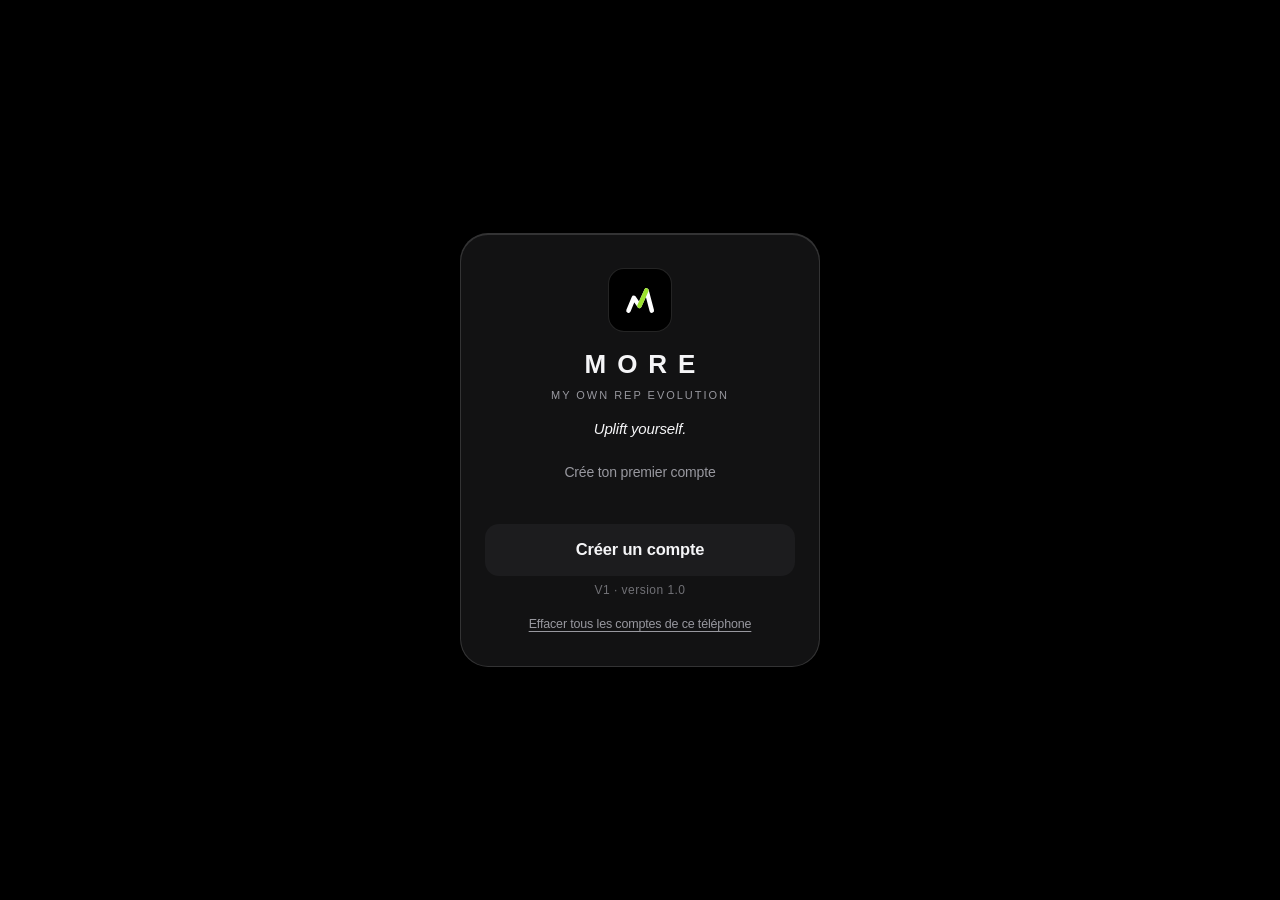
==== index.html @ 5e950f81 "Init: version 1" ====
<!DOCTYPE html>
<html lang="fr" data-theme="dark">
<head>
<meta charset="utf-8">
<meta http-equiv="Content-Security-Policy" content="default-src 'self'; script-src 'self'; style-src 'self' 'unsafe-inline'; img-src 'self' data:; connect-src 'self' https://*.supabase.co; manifest-src 'self'; base-uri 'none'; form-action 'none'; object-src 'none'">
<meta name="referrer" content="no-referrer">
<meta name="viewport" content="width=device-width, initial-scale=1, viewport-fit=cover">
<meta name="theme-color" content="#000000">
<meta name="apple-mobile-web-app-capable" content="yes">
<meta name="mobile-web-app-capable" content="yes">
<meta name="apple-mobile-web-app-status-bar-style" content="black-translucent">
<meta name="apple-mobile-web-app-title" content="MORE">
<meta name="robots" content="noindex, nofollow">
<title>MORE</title>
<link rel="manifest" href="manifest.webmanifest">
<link rel="apple-touch-icon" href="assets/icon-180.png">
<link rel="icon" type="image/png" href="assets/favicon-32.png">
<script src="js/theme-boot.js"></script>
<link rel="stylesheet" href="css/style.css">
</head>
<body>
<div class="splash" id="splash" aria-hidden="true"><div class="splash-tile"><svg class="mark draw-in" viewBox="0 0 256 256" aria-hidden="true"><path class="mk-m" d="M46 204 L84 112 L124 170 L174 60 L212 204" pathLength="1"/><path class="mk-g" d="M124 170 L174 60" pathLength="1"/></svg></div><div class="splash-word">MORE<small>Uplift yourself.</small></div></div>
<div class="bg" aria-hidden="true"><div class="blob b1"></div><div class="blob b2"></div><div class="blob b3"></div><div class="blob b4"></div></div>

<main class="app">
  <header class="top">
    <div>
      <div class="brand"><svg class="mark" viewBox="0 0 256 256" aria-hidden="true"><path class="mk-m" d="M46 204 L84 112 L124 170 L174 60 L212 204" pathLength="1"/><path class="mk-g" d="M124 170 L174 60" pathLength="1"/></svg><span>MORE</span><em>My Own Rep Evolution</em></div>
      <h1 id="title">Ta progression</h1>
      <div class="eyebrow" id="today" style="margin-top:4px"></div>
    </div>
    <div class="row">
      <button class="icon-btn" id="lockBtn" type="button" aria-label="Verrouiller">
        <svg viewBox="0 0 24 24" fill="none" stroke="currentColor" stroke-width="2" stroke-linecap="round"><rect x="5" y="11" width="14" height="10" rx="3"/><path d="M8 11V8a4 4 0 0 1 8 0v3"/></svg>
      </button>
      <button class="icon-btn" id="settingsBtn" type="button" aria-label="Réglages">
        <svg viewBox="0 0 24 24" fill="none" stroke="currentColor" stroke-width="2" stroke-linecap="round" stroke-linejoin="round"><path d="M4 6h10M18 6h2M4 12h4M12 12h8M4 18h12M20 18h0"/><circle cx="16" cy="6" r="2"/><circle cx="10" cy="12" r="2"/><circle cx="18" cy="18" r="2"/></svg>
      </button>
    </div>
  </header>

  <!-- PROGRÈS -->
  <section data-view="progress" class="stack">
    <div class="tiles">
      <div class="glass tile"><div class="v" id="tSessions">0</div><div class="l">séances</div></div>
      <div class="glass tile"><div class="v" id="tPR">0</div><div class="l">records ce mois</div></div>
      <div class="glass tile"><div class="v" id="tGain">0 %</div><div class="l">progression moy.</div></div>
    </div>
    <div class="glass card">
      <div class="section-head" style="padding:0;align-items:center"><h2>Mon corps</h2><button type="button" class="linkbtn" id="bodyBtn">Mettre à jour</button></div>
      <div class="body-grid" id="bodyStats"></div>
      <p class="metric-note" id="bodyNote" style="margin:0"></p>
    </div>
    <div class="section-head"><h2>Exercices</h2><span>Touche pour voir la courbe</span></div>
    <div class="filters" id="filters" role="group" aria-label="Filtrer par groupe musculaire"></div>
    <div class="list" id="machineList"></div>
  </section>

  <!-- SÉANCE (programmes) -->
  <section data-view="workout" class="stack" hidden>
    <div id="activeWrap" class="stack"></div>
    <div id="routineWrap" class="stack"></div>
    <button type="button" class="btn ghost" id="newRoutineBtn">Créer un programme</button>
  </section>

  <!-- AJOUTER -->
  <section data-view="add" hidden>
    <form class="glass card" id="addForm" novalidate>
      <div class="ff" style="order:1"><span class="lbl">Type d'exercice</span><div class="types" id="typePick" role="radiogroup" aria-label="Type d'exercice"></div></div>
      <div class="field ff" style="order:2">
        <label for="fDate">Date de la séance</label>
        <input class="input" type="date" id="fDate">
      </div>
      <div class="field ff" style="order:3">
        <label for="fMachine">Exercice</label>
        <input class="input" id="fMachine" list="machinesDL" placeholder="ex. Leg press, Curl, Gainage" autocomplete="off" autocapitalize="sentences">
        <datalist id="machinesDL"></datalist>
        <div class="chips" id="recentChips"></div>
        <div class="hint" id="lastHint"></div>
        <div id="groupPick" hidden style="margin-top:6px">
          <span class="lbl">Groupe musculaire</span>
          <div class="chips" id="groupChips" style="margin-top:8px"></div>
          <p class="hint" id="groupHint" style="margin:8px 0 0"></p>
        </div>
      </div>
      <div class="field ff" id="weightWrap" style="order:4">
        <label for="fWeight" id="fWeightLbl">Poids (kg)</label>
        <div class="stepper">
          <button type="button" class="step" data-w="-2.5" aria-label="Moins 2,5 kg">−</button>
          <input class="input" id="fWeight" type="number" inputmode="decimal" step="0.5" min="0" value="40">
          <button type="button" class="step" data-w="2.5" aria-label="Plus 2,5 kg">+</button>
        </div>
        <div id="suggestChip"></div>
      </div>
      <div class="field ff" id="repsWrap" style="order:5">
        <span class="lbl" id="repsLbl">Répétitions des 3 séries</span>
        <div class="reps" role="group" aria-labelledby="repsLbl">
          <div><input class="input" id="fR1" type="number" inputmode="numeric" min="0" value="12" aria-label="Série 1"><div class="cap">Série 1</div></div>
          <div><input class="input" id="fR2" type="number" inputmode="numeric" min="0" value="12" aria-label="Série 2"><div class="cap">Série 2</div></div>
          <div><input class="input" id="fR3" type="number" inputmode="numeric" min="0" value="12" aria-label="Série 3"><div class="cap">Série 3</div></div>
        </div>
        <div class="chips" id="repPresets">
          <button type="button" class="pick" data-r="8">3 × 8</button>
          <button type="button" class="pick" data-r="10">3 × 10</button>
          <button type="button" class="pick" data-r="12">3 × 12</button>
          <button type="button" class="pick" data-r="15">3 × 15</button>
        </div>
      </div>
      <div class="field ff" id="durWrap" style="order:6" hidden>
        <span class="lbl" id="durLbl">Durée de l'exercice</span>
        <div class="two" role="group" aria-labelledby="durLbl">
          <div><input class="input" id="fDurMin" type="number" inputmode="numeric" min="0" placeholder="0" aria-label="Minutes"><div class="cap">min</div></div>
          <div><input class="input" id="fDurSec" type="number" inputmode="numeric" min="0" max="59" placeholder="45" aria-label="Secondes"><div class="cap">s</div></div>
        </div>
      </div>
      <div class="ff" id="cardioFields" style="order:7" hidden>
        <div class="three">
          <div class="field"><label for="fMin">Durée (min)</label><input class="input" id="fMin" type="number" inputmode="numeric" min="0" placeholder="30"></div>
          <div class="field"><label for="fKm">Distance (km)</label><input class="input" id="fKm" type="number" inputmode="decimal" step="0.1" min="0" placeholder="4,5"></div>
          <div class="field"><label for="fInc">Pente (%)</label><input class="input" id="fInc" type="number" inputmode="decimal" step="0.5" min="0" placeholder="0"></div>
        </div>
        <p class="metric-note" style="margin:10px 4px 0">Vitesse moyenne : <span class="speed" id="fSpeed">–</span></p>
      </div>
      <p class="err ff" id="formErr" role="alert" style="order:9"></p>
      <button class="btn ff" type="submit" style="order:10">Enregistrer</button>
    </form>
  </section>

  <!-- RECORDS -->
  <section data-view="records" class="stack" hidden>
    <p class="muted small" style="margin:0 4px">Ton meilleur résultat sur chaque exercice. Un badge PR apparaît dès que tu en bats un.</p>
    <div id="recordList" class="stack"></div>
  </section>

  <!-- HISTORIQUE -->
  <section data-view="history" class="stack" hidden>
    <div class="glass card">
      <div class="seg" id="chartSeg" role="tablist" aria-label="Choisir le graphique">
        <button type="button" data-c="volume" aria-pressed="true">Volume</button>
        <button type="button" data-c="weight" aria-pressed="false">Poids levé</button>
        <button type="button" data-c="reps" aria-pressed="false">Reps / poids</button>
      </div>
      <div class="section-head" style="padding:0;margin-top:6px"><h2 id="chartTitle">Volume par séance</h2><span id="volAvg"></span></div>
      <div id="chartMachineWrap" style="margin-top:10px" hidden><label for="chartMachine" class="lbl" style="display:block;margin-bottom:6px">Exercice</label><select class="input" id="chartMachine"></select></div>
      <div class="chart-wrap" style="margin-top:12px"><svg class="chart" id="volChart" viewBox="0 0 340 210" role="img" aria-label="Graphique de l'historique"></svg></div>
      <p class="metric-note" id="chartNote" style="margin:10px 4px 0"></p>
    </div>
    <div class="glass card">
      <div class="section-head" style="padding:0;align-items:center">
        <button type="button" class="linkbtn cal-nav" id="calPrev" aria-label="Mois précédent">‹</button>
        <h2 class="cal-title" id="calTitle" aria-live="polite"></h2>
        <button type="button" class="linkbtn cal-nav" id="calNext" aria-label="Mois suivant">›</button>
      </div>
      <div class="cal-grid cal-wd" aria-hidden="true"><span>L</span><span>M</span><span>M</span><span>J</span><span>V</span><span>S</span><span>D</span></div>
      <div class="cal-grid" id="calGrid"></div>
      <p class="metric-note" id="calNote" style="margin:10px 4px 0"></p>
    </div>
    <div id="historyList" class="stack"></div>
  </section>
</main>

<nav class="tabs glass" aria-label="Navigation">
  <span class="tab-ind" id="tabInd" aria-hidden="true"></span>
  <button class="tab" type="button" data-tab="progress" aria-current="page">
    <svg viewBox="0 0 24 24" fill="none" stroke="currentColor" stroke-width="2" stroke-linecap="round" stroke-linejoin="round"><path d="M3 17l5-5 4 3 8-8"/><path d="M15 7h5v5"/></svg>Progrès
  </button>
  <button class="tab" type="button" data-tab="workout">
    <svg viewBox="0 0 24 24" fill="none" stroke="currentColor" stroke-width="2" stroke-linecap="round" stroke-linejoin="round"><path d="M6.5 6.5v11M17.5 6.5v11M3.5 9v6M20.5 9v6M6.5 12h11"/></svg>Séance
  </button>
  <button class="tab plus" type="button" data-tab="add" aria-label="Ajouter une série">
    <svg viewBox="0 0 24 24" fill="none" stroke="currentColor" stroke-width="2.6" stroke-linecap="round"><path d="M12 5v14M5 12h14"/></svg>
  </button>
  <button class="tab" type="button" data-tab="records">
    <svg viewBox="0 0 24 24" fill="none" stroke="currentColor" stroke-width="2" stroke-linecap="round" stroke-linejoin="round"><path d="M8 21h8M12 17v4M7 4h10v5a5 5 0 0 1-10 0z"/><path d="M17 5h3v2a3 3 0 0 1-3 3M7 5H4v2a3 3 0 0 0 3 3"/></svg>Records
  </button>
  <button class="tab" type="button" data-tab="history">
    <svg viewBox="0 0 24 24" fill="none" stroke="currentColor" stroke-width="2" stroke-linecap="round" stroke-linejoin="round"><rect x="4" y="5" width="16" height="16" rx="3"/><path d="M4 10h16M9 3v4M15 3v4"/></svg>Historique
  </button>
</nav>

<!-- Minuteur de repos -->
<div class="timer glass" id="timer" hidden role="timer" aria-live="off">
  <svg class="ring" viewBox="0 0 36 36" aria-hidden="true"><circle cx="18" cy="18" r="15" fill="none" stroke="rgba(var(--w),.15)" stroke-width="4"/><circle id="ringArc" cx="18" cy="18" r="15" fill="none" stroke="var(--accent-hi)" stroke-width="4" stroke-linecap="round" pathLength="100" stroke-dasharray="100" stroke-dashoffset="0" transform="rotate(-90 18 18)"/></svg>
  <div><div class="lbl muted" id="timerLbl">Repos</div><b id="timerTxt">1:30</b></div>
  <button type="button" id="timerPlus">+15 s</button>
  <button type="button" id="timerStop" aria-label="Arrêter le minuteur">✕</button>
</div>

<!-- Fiche machine -->
<div class="overlay" id="machineOverlay" hidden>
  <div class="sheet glass" role="dialog" aria-modal="true" aria-labelledby="mTitle">
    <div class="grab"></div>
    <div class="sheet-head">
      <div style="min-width:0"><div class="eyebrow" id="mSub"></div><h1 id="mTitle"></h1></div>
      <button class="icon-btn" type="button" data-close aria-label="Fermer"><svg viewBox="0 0 24 24" fill="none" stroke="currentColor" stroke-width="2.2" stroke-linecap="round"><path d="M6 6l12 12M18 6L6 18"/></svg></button>
    </div>
    <div id="mSuggest"></div>
    <div class="stats" id="mStats"></div>
    <div class="seg" id="metricSeg"></div>
    <div class="chart-wrap"><svg class="chart" id="mChart" viewBox="0 0 340 210" role="img" aria-label="Courbe d'évolution"></svg></div>
    <p class="metric-note" id="metricNote"></p>
    <details id="explainBox" style="margin:-6px 4px 16px"><summary>C'est quoi, ces courbes ?</summary>
      <div class="explain">
        <div><b>Charge</b>Le poids que tu soulèves. Le plus simple à suivre.</div>
        <div><b>Volume</b>Tout le poids déplacé pendant la séance : poids × total des répétitions. Exemple : 40 kg en 3 × 12 = 40 × 36 = 1 440 kg. Il monte si tu ajoutes du poids <em>ou</em> des répétitions.</div>
        <div><b>1RM estimé</b>Le poids maximum que tu pourrais soulever une seule fois, calculé à partir de tes séries, sans avoir à le tester.</div>
      </div>
    </details>
    <button class="btn" id="mAdd" type="button">Ajouter une série sur cet exercice</button>
    <div class="row" style="margin-top:10px">
      <button class="btn ghost sm" id="mRenameBtn" type="button">Modifier l'exercice</button>
    </div>
    <div id="mRename" class="glass card" style="margin-top:10px" hidden>
      <div class="field"><label for="mGroup">Groupe musculaire</label><select class="input" id="mGroup"></select></div>
      <div class="field"><label for="mNewName">Nom</label><input class="input" id="mNewName" list="machinesDL" autocomplete="off"></div>
      <p class="metric-note" style="margin:8px 2px 0">Si tu donnes le nom d'un autre exercice, les deux seront fusionnés.</p>
      <p class="err" id="mRenameErr"></p>
      <button class="btn sm" id="mRenameOk" type="button">Valider le nom</button>
    </div>
    <div style="margin-top:18px"><h2 style="margin-bottom:6px">Toutes les séances</h2><div id="mEntries"></div></div>
  </div>
</div>

<!-- Programme (édition) -->
<div class="overlay" id="routineOverlay" hidden>
  <div class="sheet glass" role="dialog" aria-modal="true" aria-labelledby="rTitle">
    <div class="grab"></div>
    <div class="sheet-head">
      <h1 id="rTitle">Programme</h1>
      <button class="icon-btn" type="button" data-close aria-label="Fermer"><svg viewBox="0 0 24 24" fill="none" stroke="currentColor" stroke-width="2.2" stroke-linecap="round"><path d="M6 6l12 12M18 6L6 18"/></svg></button>
    </div>
    <div class="stack">
      <div class="field"><label for="rName">Nom du programme</label><input class="input" id="rName" maxlength="30" placeholder="ex. Haut du corps"></div>
      <p class="muted small" id="rWarmNote" style="margin:0">Le tapis d'échauffement est ajouté automatiquement en premier (réglable dans les Réglages).</p>
      <div class="field"><span class="lbl">Exercices (dans l'ordre où tu les touches)</span><div class="chips" id="rPicks"></div></div>
      <div class="field"><label for="rNew">Ajouter un exercice</label>
        <div class="row"><input class="input" id="rNew" list="machinesDL" placeholder="Nom de l'exercice"><button type="button" class="btn ghost sm" id="rNewBtn" style="width:auto;padding:0 18px">Ajouter</button></div>
      </div>
      <p class="err" id="rErr"></p>
      <button class="btn" type="button" id="rSave">Enregistrer le programme</button>
      <button class="btn danger" type="button" id="rDelete">Supprimer ce programme</button>
    </div>
  </div>
</div>

<!-- Mon corps -->
<div class="overlay" id="bodyOverlay" hidden>
  <div class="sheet glass" role="dialog" aria-modal="true" aria-labelledby="bTitle">
    <div class="grab"></div>
    <div class="sheet-head">
      <h1 id="bTitle">Mon corps</h1>
      <button class="icon-btn" type="button" data-close aria-label="Fermer"><svg viewBox="0 0 24 24" fill="none" stroke="currentColor" stroke-width="2.2" stroke-linecap="round"><path d="M6 6l12 12M18 6L6 18"/></svg></button>
    </div>
    <form class="glass card" id="bodyForm" novalidate>
      <div class="field"><label for="bHeight">Taille (cm)</label><input class="input" id="bHeight" type="number" inputmode="numeric" min="100" max="250" placeholder="ex. 178"></div>
      <div class="field two">
        <div class="field"><label for="bWeight">Poids (kg)</label><input class="input" id="bWeight" type="number" inputmode="decimal" step="0.1" min="30" max="300" placeholder="ex. 74,5"></div>
        <div class="field"><label for="bDate">Pesé le</label><input class="input" type="date" id="bDate"></div>
      </div>
      <p class="err" id="bodyErr" role="alert"></p>
      <button class="btn" type="submit">Enregistrer</button>
    </form>
    <div id="bodyHist" style="margin-top:18px"></div>
  </div>
</div>

<!-- Réglages -->
<div class="overlay" id="settingsOverlay" hidden>
  <div class="sheet glass" role="dialog" aria-modal="true" aria-labelledby="sTitle">
    <div class="grab"></div>
    <div class="sheet-head set-head">
      <button class="set-back" id="setBack" type="button" hidden><svg viewBox="0 0 24 24" fill="none" stroke="currentColor" stroke-width="2.4" stroke-linecap="round" stroke-linejoin="round"><path d="M15 5l-7 7 7 7"/></svg>Réglages</button>
      <h1 id="sTitle">Réglages</h1>
      <button class="icon-btn" type="button" data-close aria-label="Fermer"><svg viewBox="0 0 24 24" fill="none" stroke="currentColor" stroke-width="2.2" stroke-linecap="round"><path d="M6 6l12 12M18 6L6 18"/></svg></button>
    </div>

    <!-- Accueil des réglages -->
    <div class="set-page" data-sp="root">
      <button type="button" class="glass set-me" data-go="account">
        <span id="setAv"></span>
        <span class="who"><b id="setName"></b><small id="setMail">Compte, avatar, mot de passe</small></span>
        <svg class="chev" viewBox="0 0 24 24" fill="none" stroke="currentColor" stroke-width="2.2" stroke-linecap="round"><path d="M9 6l6 6-6 6"/></svg>
      </button>
      <div class="glass set-list">
        <button type="button" class="set-row" data-go="appearance"><span class="set-ic"><svg viewBox="0 0 24 24" fill="none" stroke="currentColor" stroke-width="2" stroke-linecap="round"><circle cx="12" cy="12" r="8"/><path d="M12 4a8 8 0 0 1 0 16z" fill="currentColor"/></svg></span><span class="set-lbl">Apparence</span><span class="set-val" id="pvTheme"></span><svg class="chev" viewBox="0 0 24 24" fill="none" stroke="currentColor" stroke-width="2.2" stroke-linecap="round"><path d="M9 6l6 6-6 6"/></svg></button>
        <button type="button" class="set-row" data-go="warmup"><span class="set-ic"><svg viewBox="0 0 24 24" fill="none" stroke="currentColor" stroke-width="2" stroke-linecap="round" stroke-linejoin="round"><circle cx="14" cy="4.5" r="1.8"/><path d="M8 21l3-6 3 2v5M6 12l3-3 4 1 2 3 3 1M11 15l-2-5"/></svg></span><span class="set-lbl">Échauffement</span><span class="set-val" id="pvWarm"></span><svg class="chev" viewBox="0 0 24 24" fill="none" stroke="currentColor" stroke-width="2.2" stroke-linecap="round"><path d="M9 6l6 6-6 6"/></svg></button>
        <button type="button" class="set-row" data-go="rest"><span class="set-ic"><svg viewBox="0 0 24 24" fill="none" stroke="currentColor" stroke-width="2" stroke-linecap="round"><circle cx="12" cy="13" r="8"/><path d="M12 9v4l2.5 2.5M9.5 2.5h5"/></svg></span><span class="set-lbl">Temps de repos</span><span class="set-val" id="pvRest"></span><svg class="chev" viewBox="0 0 24 24" fill="none" stroke="currentColor" stroke-width="2.2" stroke-linecap="round"><path d="M9 6l6 6-6 6"/></svg></button>
      </div>
      <div class="glass set-list">
        <button type="button" class="set-row" data-go="sync"><span class="set-ic"><svg viewBox="0 0 24 24" fill="none" stroke="currentColor" stroke-width="2" stroke-linecap="round" stroke-linejoin="round"><path d="M7 18h10a4 4 0 0 0 .5-7.97A6 6 0 0 0 6.1 9.6 4.2 4.2 0 0 0 7 18z"/></svg></span><span class="set-lbl">Synchronisation</span><span class="set-val" id="pvSync"></span><svg class="chev" viewBox="0 0 24 24" fill="none" stroke="currentColor" stroke-width="2.2" stroke-linecap="round"><path d="M9 6l6 6-6 6"/></svg></button>
        <button type="button" class="set-row" data-go="backup"><span class="set-ic"><svg viewBox="0 0 24 24" fill="none" stroke="currentColor" stroke-width="2" stroke-linecap="round" stroke-linejoin="round"><rect x="3.5" y="4" width="17" height="5" rx="1.5"/><path d="M5 9v9.5A1.5 1.5 0 0 0 6.5 20h11a1.5 1.5 0 0 0 1.5-1.5V9M10 13h4"/></svg></span><span class="set-lbl">Sauvegarde</span><span class="set-val">Copier, importer</span><svg class="chev" viewBox="0 0 24 24" fill="none" stroke="currentColor" stroke-width="2.2" stroke-linecap="round"><path d="M9 6l6 6-6 6"/></svg></button>
      </div>
      <div class="set-foot">
        <div class="set-foot-mark"><svg class="mark" viewBox="0 0 256 256" aria-hidden="true"><path class="mk-m" d="M46 204 L84 112 L124 170 L174 60 L212 204" pathLength="1"/><path class="mk-g" d="M124 170 L174 60" pathLength="1"/></svg></div>
        <b>MORE</b>
        <span>My Own Rep Evolution · V1 · version 1.0</span>
      </div>
    </div>

    <!-- Compte -->
    <div class="set-page" data-sp="account" hidden>
      <p class="set-note">Connecté en tant que <b id="accName"></b>. <span id="accMode"></span></p>
      <div class="glass card">
        <span class="lbl">Avatar</span>
        <div class="seg av-seg" id="avSeg" style="margin:10px 0 0"></div>
      </div>
      <div class="glass card">
        <h2 style="margin-bottom:12px">Mot de passe</h2>
        <div class="field"><label for="newPw">Nouveau mot de passe</label><input class="input" id="newPw" type="password" autocomplete="new-password"></div>
        <div class="field"><label for="newPw2">Confirme-le</label><input class="input" id="newPw2" type="password" autocomplete="new-password"></div>
        <p class="err" id="pwMsg"></p>
        <button class="btn ghost" id="savePw" type="button">Changer le mot de passe</button>
      </div>
      <div class="row">
        <button class="btn ghost" id="switchBtn" type="button">Changer de compte</button>
        <button class="btn danger" id="delAccBtn" type="button">Supprimer</button>
      </div>
    </div>

    <!-- Apparence -->
    <div class="set-page" data-sp="appearance" hidden>
      <p class="set-note">Choisis l'apparence de MORE. « Auto » suit le réglage de ton iPhone.</p>
      <div class="seg" id="themeSeg" style="margin:0">
        <button type="button" data-t="dark" aria-pressed="true">Sombre</button>
        <button type="button" data-t="light" aria-pressed="false">Clair</button>
        <button type="button" data-t="auto" aria-pressed="false">Auto</button>
      </div>
    </div>

    <!-- Échauffement -->
    <div class="set-page" data-sp="warmup" hidden>
      <p class="set-note">Chaque séance commence par le tapis de course, même s'il n'est pas dans le programme.</p>
      <div class="seg" id="warmSeg" style="margin:0">
        <button type="button" data-wu="1" aria-pressed="true">Tapis en premier</button>
        <button type="button" data-wu="0" aria-pressed="false">Non</button>
      </div>
    </div>

    <!-- Repos -->
    <div class="set-page" data-sp="rest" hidden>
      <p class="set-note">Le minuteur démarre tout seul après chaque série enregistrée.</p>
      <div class="seg" id="restSeg" style="margin:0">
        <button type="button" data-s="0" aria-pressed="false">Off</button>
        <button type="button" data-s="60" aria-pressed="false">1 min</button>
        <button type="button" data-s="90" aria-pressed="true">1 min 30</button>
        <button type="button" data-s="120" aria-pressed="false">2 min</button>
      </div>
    </div>

    <!-- Synchronisation -->
    <div class="set-page" data-sp="sync" hidden>
      <p class="set-note" id="syncState">Sauvegarde tes séances sur un serveur Supabase (gratuit) pour les retrouver sur un autre téléphone.</p>
      <div id="syncForm" class="glass card stack">
        <div class="field"><label for="sbUrl">Adresse du projet Supabase</label><input class="input" id="sbUrl" placeholder="https://xxxx.supabase.co" autocomplete="off" autocapitalize="off"></div>
        <div class="field"><label for="sbKey">Clé publique (anon key)</label><input class="input" id="sbKey" placeholder="eyJhbGciOi…" autocomplete="off" autocapitalize="off"></div>
        <div class="field"><label for="sbEmail">E-mail</label><input class="input" id="sbEmail" type="email" autocomplete="email" autocapitalize="off"></div>
        <div class="field"><label for="sbPw">Mot de passe en ligne</label><input class="input" id="sbPw" type="password" autocomplete="current-password"></div>
        <div class="row">
          <button class="btn sm" id="sbLogin" type="button">Se connecter</button>
          <button class="btn ghost sm" id="sbSignup" type="button">Créer le compte</button>
        </div>
        <details><summary>Préparer Supabase (une seule fois)</summary>
          <div class="explain">
            <div>1. Crée un projet gratuit sur supabase.com.<br>2. Dans « SQL Editor », colle et lance ce code :</div>
          </div>
          <textarea class="input mono" id="sqlBox" readonly style="margin-top:8px">create table if not exists public.carnets (
  user_id uuid primary key references auth.users(id) on delete cascade,
  data jsonb not null,
  updated_at timestamptz not null default now(),
  constraint taille_max check (pg_column_size(data) < 2000000)
);
alter table public.carnets enable row level security;
revoke all on public.carnets from anon;
grant select, insert, update, delete on public.carnets to authenticated;
create policy "lire ses données" on public.carnets for select to authenticated using ((select auth.uid()) = user_id);
create policy "créer ses données" on public.carnets for insert to authenticated with check ((select auth.uid()) = user_id);
create policy "modifier ses données" on public.carnets for update to authenticated using ((select auth.uid()) = user_id) with check ((select auth.uid()) = user_id);
create policy "supprimer ses données" on public.carnets for delete to authenticated using ((select auth.uid()) = user_id);</textarea>
          <button class="btn ghost sm" id="sqlCopy" type="button" style="margin-top:8px">Copier le code</button>
          <div class="explain"><div>3. Dans « Project Settings → API », copie l'adresse du projet et la clé <b style="display:inline">anon public</b>.<br>4. Crée vos comptes, puis dans « Authentication → Sign In / Providers », désactive « Allow new users to sign up » pour que personne d'autre ne puisse s'inscrire.</div></div>
        </details>
      </div>
      <div id="syncOn" class="stack" hidden>
        <div class="row">
          <button class="btn sm" id="sbPush" type="button">Envoyer maintenant</button>
          <button class="btn ghost sm" id="sbPull" type="button">Récupérer</button>
        </div>
        <button class="btn ghost sm" id="sbLogout" type="button">Se déconnecter du serveur</button>
      </div>
      <p class="err" id="syncMsg"></p>
    </div>

    <!-- Sauvegarde -->
    <div class="set-page" data-sp="backup" hidden>
      <p class="set-note">Copie tes données pour les garder ailleurs (dans Notes par exemple), ou colle une sauvegarde pour les restaurer.</p>
      <div class="glass card">
        <textarea class="input mono" id="backup" aria-label="Données JSON"></textarea>
        <div class="row" style="margin-top:10px">
          <button class="btn ghost sm" id="copyBtn" type="button">Copier</button>
          <button class="btn ghost sm" id="importBtn" type="button">Importer</button>
        </div>
        <p class="err" id="backupMsg"></p>
      </div>
      <button class="btn danger" id="resetBtn" type="button">Charger les données d'exemple</button>
    </div>
  </div>
</div>

<!-- Verrou / comptes -->
<div class="lock" id="lock">
  <div class="lock-card glass" id="lockCard">
    <div class="lock-logo"><svg class="mark" viewBox="0 0 256 256" aria-hidden="true"><path class="mk-m" d="M46 204 L84 112 L124 170 L174 60 L212 204" pathLength="1"/><path class="mk-g" d="M124 170 L174 60" pathLength="1"/></svg></div>
    <h1 class="wordmark">MORE</h1>
    <div class="acro">My Own Rep Evolution</div>
    <div class="slogan">Uplift yourself.</div>
    <p id="lockSub">Choisis ton compte</p>
    <div id="lockLogin">
      <div class="acc-list" id="accList"></div>
      <form id="loginForm" novalidate hidden>
        <div class="field"><label for="loginPw">Mot de passe</label><input class="input" id="loginPw" type="password" autocomplete="current-password"></div>
        <p class="err" id="loginErr" role="alert"></p>
        <button class="btn" type="submit" id="loginBtn">Déverrouiller</button>
      </form>
      <button type="button" class="btn ghost" id="newAccBtn" style="margin-top:12px">Créer un compte</button>
    </div>
    <form id="createForm" novalidate hidden>
      <div class="field"><label for="cName">E-mail ou pseudo</label><input class="input" id="cName" maxlength="60" autocomplete="email" inputmode="email" autocapitalize="off" spellcheck="false" placeholder="ex. thomas@icloud.com"></div>
      <div class="field"><label for="cPw">Mot de passe (8 caractères minimum)</label><input class="input" id="cPw" type="password" autocomplete="new-password"></div>
      <div class="field"><label for="cPw2">Confirme le mot de passe</label><input class="input" id="cPw2" type="password" autocomplete="new-password"></div>
      <label class="check-row" id="cSeedWrap" hidden><input type="checkbox" id="cSeed"> Ajouter mes séances de départ (octobre–novembre)</label>
      <p class="err" id="createErr" role="alert"></p>
      <button class="btn" type="submit" id="createBtn">Créer le compte</button>
      <button type="button" class="btn ghost" id="cancelCreate" style="margin-top:10px">Annuler</button>
    </form>
    <div class="demo" id="demoHint">Compte de démonstration : « Moi », mot de passe 1234</div>
    <div class="demo ver">V1 · version 1.0</div>
    <button type="button" class="btn ghost sm" id="resetApp" style="margin-top:14px;color:var(--muted)">Effacer tous les comptes de ce téléphone</button>
  </div>
</div>

<div class="toast glass" id="toast" hidden role="status"></div>
<script src="js/config.js"></script>
<script src="js/core.js"></script>
<script src="js/data.js"></script>
<script src="js/crypto.js"></script>
<script src="js/domain.js"></script>
<script src="js/charts.js"></script>
<script src="js/views.js"></script>
<script src="js/form.js"></script>
<script src="js/exercise.js"></script>
<script src="js/workout.js"></script>
<script src="js/sync.js"></script>
<script src="js/settings.js"></script>
<script src="js/app.js"></script>
</body>
</html>
---- css/style.css ----
/* MORE — direction : noir profond, blanc pur, typographie système (Apple), un seul accent vert.
   Le verre liquide est réservé aux éléments flottants (barre d'onglets, feuilles, minuteur, boutons ronds). */
:root{
  --ink:#000000;
  --surface:#0d0d0e;
  --surface-2:#1c1c1e;
  --surface-3:#2c2c2e;
  --line:rgba(255,255,255,.08);
  --line-2:rgba(255,255,255,.14);
  --text:#f5f5f7;
  --muted:#98989f;
  --accent:#9be22d;
  --accent-hi:#9be22d;
  --good:#9be22d;
  --warn:#e8c547;
  --bad:#ff6b6b;
  --chart:#f5f5f7;
  --w:255,255,255;
  --hl:rgba(255,255,255,.14);
  --stroke:var(--line);
  --field:var(--surface-2);
  --veil:rgba(0,0,0,.72);
  --glass-bg:rgba(30,30,32,.62);
  --logo-g:#9be22d;
  --font:-apple-system,BlinkMacSystemFont,"SF Pro Text","Helvetica Neue",Helvetica,Arial,sans-serif;
  --font-display:-apple-system,BlinkMacSystemFont,"SF Pro Display","Helvetica Neue",Helvetica,Arial,sans-serif;
  --r:20px;
  --r-sm:12px;
  color-scheme:dark;
}
:root[data-theme="light"]{
  --ink:#f2f2f7;
  --surface:#ffffff;
  --surface-2:#e9e9ee;
  --surface-3:#ffffff;
  --line:rgba(0,0,0,.08);
  --line-2:rgba(0,0,0,.14);
  --text:#000000;
  --muted:#6e6e73;
  --accent:#4f8f00;
  --accent-hi:#4f8f00;
  --good:#3f7f00;
  --warn:#a87b00;
  --bad:#d70015;
  --chart:#000000;
  --w:0,0,0;
  --hl:rgba(255,255,255,.9);
  --veil:rgba(242,242,247,.8);
  --glass-bg:rgba(255,255,255,.7);
  --logo-g:#4f8f00;
  color-scheme:light;
}
*{box-sizing:border-box;-webkit-tap-highlight-color:transparent}
html,body{height:100%;margin:0}
body{background:var(--ink);color:var(--text);font-family:var(--font);font-size:16px;line-height:1.45;font-weight:400;-webkit-font-smoothing:antialiased;overflow-x:hidden;letter-spacing:-.01em}
button,input,textarea,select{font:inherit;color:inherit;letter-spacing:inherit}
button{cursor:pointer}
:focus-visible{outline:2px solid var(--text);outline-offset:3px}

/* fond : noir pur, un seul halo très discret en haut */
.bg{position:fixed;inset:0;z-index:0;pointer-events:none;background:radial-gradient(90% 45% at 15% -12%,rgba(155,226,45,.13),transparent 65%),radial-gradient(120% 60% at 60% -20%,rgba(var(--w),.05),transparent 60%)}
:root[data-theme="light"] .bg{background:radial-gradient(90% 40% at 15% -12%,rgba(111,174,0,.10),transparent 65%)}
.blob{display:none}

/* surfaces de contenu : planes, nettes */
.glass{position:relative;background:var(--surface);border:1px solid var(--line);border-radius:var(--r)}
:root[data-theme="light"] .glass{border-color:transparent;box-shadow:0 1px 2px rgba(0,0,0,.04)}

/* verre liquide : uniquement pour ce qui flotte */
nav.tabs,.timer,.toast,.icon-btn,.sheet,.lock-card{
  background:var(--glass-bg);
  -webkit-backdrop-filter:blur(30px) saturate(180%);backdrop-filter:blur(30px) saturate(180%);
  border:1px solid var(--line-2);
  box-shadow:inset 0 1px 0 var(--hl),0 20px 50px -20px rgba(0,0,0,.6)}

.app{position:relative;z-index:1;max-width:540px;margin:0 auto;
  padding:calc(env(safe-area-inset-top) + 22px) max(20px,env(safe-area-inset-right)) calc(env(safe-area-inset-bottom) + 120px) max(20px,env(safe-area-inset-left));
  display:flex;flex-direction:column;gap:32px}
header.top{display:flex;align-items:flex-start;justify-content:space-between;gap:12px}
.brand{display:flex;align-items:center;gap:8px;margin-bottom:14px}
.brand .mark{width:18px;height:18px}
.brand span{font-family:var(--font-display);font-size:12px;font-weight:600;letter-spacing:.32em}
.brand em{display:none}
h1{font-family:var(--font-display);font-weight:700;font-size:34px;line-height:1.08;margin:0;letter-spacing:-.025em;text-wrap:balance}
h2{font-family:var(--font-display);font-weight:600;font-size:17px;margin:0;letter-spacing:-.015em}
.eyebrow{font-size:14px;color:var(--muted);font-weight:400}
.eyebrow.with-av{display:flex;align-items:center;gap:8px}
.eyebrow::first-letter,.entry .d::first-letter,.day-head b::first-letter,.cal-title::first-letter{text-transform:uppercase}
.icon-btn{width:40px;height:40px;flex:none;border-radius:50%;display:grid;place-items:center;color:var(--text)}
.icon-btn svg{width:19px;height:19px}
.row{display:flex;gap:10px}
.row > .btn{flex:1}
.stack{display:flex;flex-direction:column;gap:16px}
.muted{color:var(--muted)}
.small{font-size:13px}

/* chiffres clés */
.tiles{display:grid;grid-template-columns:repeat(3,1fr);gap:10px}
.tile{padding:16px 16px 14px}
.tile .v{white-space:nowrap;font-family:var(--font-display);font-size:26px;font-weight:600;font-variant-numeric:tabular-nums;line-height:1.05;letter-spacing:-.03em}
.tile .l{font-size:12px;color:var(--muted);margin-top:6px;line-height:1.3}
.section-head{display:flex;justify-content:space-between;align-items:baseline;gap:10px;padding:0 2px}
.section-head span{font-size:13px;color:var(--muted)}

/* listes de machines (sections façon réglages iOS) */
.list{display:flex;flex-direction:column;gap:28px}
.group{display:flex;flex-direction:column;gap:8px}
.group-head{display:flex;align-items:baseline;justify-content:space-between;gap:10px;padding:0 4px 4px}
.group-head h2{display:flex;align-items:center;gap:8px;font-size:12px;font-weight:600;letter-spacing:.12em;text-transform:uppercase;color:var(--muted)}
.group-head h2::before{content:"";width:7px;height:7px;border-radius:50%;background:rgb(var(--c))}
.group-head span{font-size:12px;color:var(--muted)}
.g-up{--c:155,226,45}
.g-flat{--c:232,197,71}
.g-old{--c:255,107,107}
.mcard{display:grid;grid-template-columns:1fr auto;gap:6px 14px;align-items:center;padding:16px 18px;width:100%;text-align:left;transition:background .15s}
.mcard:active{background:var(--surface-2)}
.mcard .name{font-weight:600;font-size:16.5px;overflow-wrap:anywhere;line-height:1.3}
.mcard .gdot{display:inline-block;width:7px;height:7px;border-radius:50%;background:var(--gc,#777);margin-right:9px;vertical-align:middle;position:relative;top:-1px}
.mcard .meta{grid-column:1 / -1;font-size:13px;color:var(--muted);display:flex;gap:8px;align-items:center;flex-wrap:wrap}
.mcard .right{grid-row:1;grid-column:2;display:flex;align-items:center;gap:14px}
.mcard .w{font-family:var(--font-display);font-weight:600;font-size:22px;font-variant-numeric:tabular-nums;text-align:right;min-width:60px;letter-spacing:-.03em}
.mcard .w small{font-family:var(--font);font-size:12px;color:var(--muted);font-weight:500;margin-left:2px;letter-spacing:0}
.spark{width:72px;height:30px;display:block}
.chip{display:inline-flex;align-items:center;gap:4px;font-size:12px;font-weight:600;padding:2px 8px;border-radius:6px;background:var(--surface-2);color:var(--muted);font-variant-numeric:tabular-nums}
.chip.up{color:var(--good)}
.chip.down{color:var(--bad)}
.chip.pr{background:var(--text);color:var(--ink);letter-spacing:.06em;font-size:10.5px;font-weight:700}
.tag{display:none}

/* filtres et puces */
.filters{display:flex;gap:8px;overflow-x:auto;padding:0 2px 2px;scrollbar-width:none}
.filters::-webkit-scrollbar{display:none}
.pick{flex:none;padding:7px 14px;border-radius:999px;border:1px solid var(--line-2);background:transparent;font-size:14px;font-weight:500;display:inline-flex;align-items:center;gap:7px;color:var(--text)}
.pick i{display:none}
.pick[aria-pressed=true]{background:var(--text);color:var(--ink);border-color:var(--text)}
.chips{display:flex;gap:8px;flex-wrap:wrap}

/* formulaires */
.card{padding:20px}
.field{display:flex;flex-direction:column;gap:8px}
.field + .field{margin-top:20px}
label,.lbl{font-size:13px;font-weight:500;color:var(--muted)}
.input{width:100%;min-height:50px;padding:12px 14px;border-radius:var(--r-sm);border:1px solid transparent;background:var(--field);font-size:17px;font-weight:500;outline:none;transition:border-color .15s}
.input:focus{border-color:var(--line-2)}
:root[data-theme="light"] .input{background:#f2f2f7}
input[type=date].input{color-scheme:inherit}
textarea.input{min-height:90px;font-size:15px;resize:vertical;line-height:1.45}
textarea.mono{font-size:12px;font-family:ui-monospace,Menlo,monospace;font-weight:400;min-height:110px}
select.input{appearance:none;-webkit-appearance:none;background-image:linear-gradient(45deg,transparent 50%,currentColor 50%),linear-gradient(135deg,currentColor 50%,transparent 50%);background-position:calc(100% - 20px) 52%,calc(100% - 15px) 52%;background-size:5px 5px;background-repeat:no-repeat;padding-right:40px}
.hint{font-size:13px;color:var(--muted);min-height:1.2em}
.stepper{display:grid;grid-template-columns:50px 1fr 50px;gap:8px;align-items:center}
.stepper .input{text-align:center;font-family:var(--font-display);font-size:26px;font-weight:600;font-variant-numeric:tabular-nums}
.step{height:50px;border-radius:var(--r-sm);border:0;background:var(--surface-2);font-size:22px;font-weight:400}
:root[data-theme="light"] .step{background:#f2f2f7}
.step:active{background:var(--surface-3)}
.reps{display:grid;grid-template-columns:repeat(3,1fr);gap:8px}
.reps .input{text-align:center;font-family:var(--font-display);font-size:22px;font-weight:600;padding:10px 6px}
.cap{font-size:11px;color:var(--muted);text-align:center;margin-top:6px}
.btn{width:100%;min-height:52px;border-radius:14px;border:0;font-weight:600;font-size:16.5px;background:var(--text);color:var(--ink);transition:opacity .12s,transform .12s}
.btn:active{opacity:.8;transform:scale(.99)}
.btn:disabled{opacity:.45}
.btn.ghost{background:var(--surface-2);color:var(--text)}
:root[data-theme="light"] .btn.ghost{background:#e9e9ee}
.btn.danger{background:transparent;color:var(--bad);border:1px solid var(--line-2)}
.btn.sm{min-height:44px;font-size:15px;border-radius:12px}
.err{color:var(--bad);font-size:14px;font-weight:500;min-height:1.2em;margin:10px 0 0}
.ok{color:var(--good)}
.linkbtn{padding:6px 14px;border-radius:999px;border:1px solid var(--line-2);background:transparent;font-size:13px;font-weight:500;color:var(--text)}
.two{display:grid;grid-template-columns:1fr 1fr;gap:10px}
.two .field + .field,.three .field + .field{margin-top:0}
.three{display:grid;grid-template-columns:repeat(3,1fr);gap:10px}
.seg{display:grid;grid-auto-flow:column;grid-auto-columns:1fr;padding:3px;border-radius:11px;background:var(--surface-2);margin-bottom:12px}
:root[data-theme="light"] .seg{background:#e9e9ee}
.seg button{border:0;background:transparent;padding:8px 4px;border-radius:9px;font-size:13.5px;font-weight:500;color:var(--text);opacity:.75}
.seg button[aria-pressed=true]{background:var(--surface-3);opacity:1;font-weight:600;box-shadow:0 2px 8px rgba(0,0,0,.25)}
:root[data-theme="light"] .seg button[aria-pressed=true]{background:#fff;box-shadow:0 1px 4px rgba(0,0,0,.12)}
.speed{font-family:var(--font-display);font-size:15px;color:var(--text);font-weight:600}

/* historique */
.day{padding:18px 20px}
.day-head{display:flex;justify-content:space-between;align-items:baseline;margin-bottom:6px;gap:8px}
.day-head b{font-family:var(--font-display);font-weight:600;font-size:16px;display:inline-block}
.day-head span{font-size:12px;color:var(--muted)}
.line{display:grid;grid-template-columns:1fr auto auto;gap:14px;padding:11px 0;border-top:1px solid var(--line);font-size:15px;align-items:baseline}
.line:first-of-type{border-top:0}
.line .kg{font-weight:600;font-variant-numeric:tabular-nums}
.line .rp{color:var(--muted);font-size:13px;font-variant-numeric:tabular-nums;min-width:74px;text-align:right}
.note{margin-top:10px;padding:12px 14px;border-radius:var(--r-sm);background:var(--surface-2);font-size:14px;color:var(--muted);white-space:pre-wrap}
.note-btn{margin-top:8px;border:0;background:transparent;color:var(--muted);font-weight:500;font-size:13px;padding:4px 0;text-decoration:underline;text-underline-offset:3px}

/* barre d'onglets */
nav.tabs{position:fixed;z-index:5;left:50%;transform:translateX(-50%);bottom:calc(env(safe-area-inset-bottom) + 14px);
  display:flex;align-items:center;gap:0;padding:6px;border-radius:999px;width:max-content;max-width:calc(100% - 24px)}
.tab{display:flex;flex-direction:column;align-items:center;gap:3px;min-width:62px;padding:7px 8px;border-radius:999px;border:0;background:transparent;font-size:10.5px;font-weight:500;color:var(--muted)}
.tab svg{width:21px;height:21px}
.tab[aria-current=page]{color:var(--accent)}
.tab.plus{min-width:0;width:52px;height:52px;padding:0;justify-content:center;border-radius:50%;margin:0 4px;background:var(--accent);color:#000;box-shadow:0 8px 24px -8px rgba(155,226,45,.55)}
:root[data-theme="light"] .tab.plus{color:#fff}
.tab.plus svg{width:24px;height:24px}

/* feuilles */
.overlay{position:fixed;inset:0;z-index:20;background:rgba(0,0,0,.5);display:flex;align-items:flex-end;justify-content:center}
.overlay[hidden]{display:none}
.sheet{width:100%;max-width:560px;max-height:92%;overflow-y:auto;border-radius:28px 28px 0 0;border-bottom:0;padding:10px 20px calc(env(safe-area-inset-bottom) + 28px);background:rgba(18,18,20,.92);animation:up .3s cubic-bezier(.2,.9,.3,1)}
:root[data-theme="light"] .sheet{background:rgba(248,248,250,.94)}
.sheet .glass{background:var(--surface-2);border-color:transparent}
:root[data-theme="light"] .sheet .glass{background:#fff}
@keyframes up{from{transform:translateY(40px);opacity:.4}to{transform:none;opacity:1}}
.grab{width:36px;height:5px;border-radius:9px;background:var(--line-2);margin:4px auto 16px}
.sheet-head{display:flex;justify-content:space-between;align-items:flex-start;gap:12px;margin-bottom:18px}
.sheet-head h1{font-size:28px}
.stats{display:grid;grid-template-columns:repeat(4,1fr);gap:8px;margin-bottom:18px}
.stat{padding:12px 12px 10px;border-radius:var(--r-sm);background:var(--surface-2)}
:root[data-theme="light"] .stat{background:#fff}
.stat .v{font-family:var(--font-display);font-weight:600;font-size:18px;font-variant-numeric:tabular-nums;letter-spacing:-.02em}
.stat .l{font-size:11px;color:var(--muted);margin-top:2px}
.body-grid{display:grid;grid-template-columns:repeat(3,1fr);gap:8px;margin:14px 0 10px}
.chart-wrap{padding:12px 6px 6px;border-radius:var(--r-sm);background:transparent;border:1px solid var(--line)}
.chart{width:100%;height:auto;display:block}
.chart text{font-family:var(--font);font-size:11px;fill:var(--muted);font-weight:500}
.chart .val{fill:var(--text);font-weight:600;font-size:11.5px}
.chart .grid{stroke:var(--line)}
.chart .draw{stroke-dasharray:1;stroke-dashoffset:1;animation:draw 1s cubic-bezier(.4,.1,.2,1) forwards}
.chart .fade{opacity:0;animation:fade .6s .5s ease forwards}
.chart .bar{transform-box:fill-box;transform-origin:50% 100%;animation:grow .7s cubic-bezier(.2,.9,.3,1) both}
@keyframes draw{to{stroke-dashoffset:0}}
@keyframes fade{to{opacity:1}}
@keyframes grow{from{transform:scaleY(0)}to{transform:scaleY(1)}}
.metric-note{font-size:13px;line-height:1.45;color:var(--muted);margin:10px 4px 18px}
.entry{display:grid;grid-template-columns:1fr auto auto 36px;gap:12px;align-items:center;padding:12px 0;border-top:1px solid var(--line);font-size:15px}
.entry .d{display:inline-block}
.del{width:32px;height:32px;border-radius:50%;border:0;background:var(--surface-2);color:var(--muted);font-size:12px;font-weight:600}
.del.armed{color:#fff;background:var(--bad);width:auto;padding:0 12px;border-radius:999px}
.suggest{display:flex;align-items:center;gap:14px;padding:14px 16px;border-radius:var(--r-sm);margin-bottom:18px;background:var(--surface-2);border-left:3px solid var(--accent)}
:root[data-theme="light"] .suggest{background:#fff}
.suggest b{font-family:var(--font-display);font-size:20px;font-weight:600;letter-spacing:-.02em}
.suggest .muted{font-size:13px}
.explain{display:grid;gap:8px;margin-top:10px}
.explain div{padding:12px 14px;border-radius:var(--r-sm);background:var(--surface-2);font-size:14px;color:var(--muted)}
.explain b{color:var(--text);display:block;margin-bottom:2px;font-weight:600}
details summary{font-size:13px;font-weight:500;color:var(--muted);cursor:pointer;text-decoration:underline;text-underline-offset:3px}

/* calendrier */
.cal-grid{display:grid;grid-template-columns:repeat(7,1fr);gap:6px}
.cal-wd{margin:14px 0 6px}
.cal-wd span{font-size:11px;font-weight:500;color:var(--muted);text-align:center}
.cal-d{height:30px;border-radius:8px;font-size:12px;font-weight:500;display:grid;place-items:center;background:transparent;border:0;color:var(--muted);font-variant-numeric:tabular-nums;padding:0}
.cal-d.on{background:var(--text);color:var(--ink);font-weight:700}
.cal-d.today{box-shadow:inset 0 0 0 1px var(--text);color:var(--text)}
.cal-d.on.today{box-shadow:inset 0 0 0 2px var(--accent)}
.cal-nav{width:34px;height:34px;padding:0;font-size:17px;line-height:1}

/* séance active / programmes */
.routine{padding:20px}
.routine .mlist{font-size:14px;color:var(--muted);margin:6px 0 16px;line-height:1.5}
.wk{display:grid;grid-template-columns:1fr auto;gap:12px;align-items:center;padding:16px;border-radius:var(--r-sm);background:var(--surface-2)}
:root[data-theme="light"] .wk{background:#f2f2f7}
.wk.done{opacity:.72}
.wk .wk-name{font-weight:600}
.wk .wk-sub{font-size:12.5px;color:var(--muted);margin-top:2px}
.wk .wk-fields{grid-column:1 / -1;display:grid;grid-template-columns:1.3fr 1fr 1fr 1fr;gap:6px}
.wk .wk-fields.cardio{grid-template-columns:1fr 1fr 1fr}
.wk .wk-fields .input{min-height:44px;padding:6px;text-align:center;font-size:16px;border-radius:10px;background:var(--surface)}
:root[data-theme="light"] .wk .wk-fields .input{background:#fff}
.wk .wk-fields .cap{margin-top:4px}
.check{width:40px;height:40px;border-radius:50%;border:1.5px solid var(--line-2);background:transparent;display:grid;place-items:center;color:var(--muted)}
.check svg{width:20px;height:20px}
.wk.done .check{background:var(--accent);border-color:var(--accent);color:#000}
.wu{display:inline-block;font-size:10px;font-weight:600;letter-spacing:.1em;text-transform:uppercase;color:var(--muted);border:1px solid var(--line-2);border-radius:5px;padding:1px 6px;margin-left:8px;vertical-align:middle}

/* minuteur */
.timer{position:fixed;z-index:30;left:50%;top:calc(env(safe-area-inset-top) + 10px);transform:translateX(-50%);display:flex;align-items:center;gap:12px;padding:8px 8px 8px 14px;border-radius:999px}
.timer[hidden]{display:none}
.timer b{font-family:var(--font-display);font-size:20px;font-weight:600;font-variant-numeric:tabular-nums;min-width:52px}
.timer .lbl{font-size:11px}
.timer button{white-space:nowrap;height:34px;padding:0 12px;border-radius:999px;border:0;background:var(--surface-3);font-weight:600;font-size:13px}
:root[data-theme="light"] .timer button{background:#e9e9ee}
.timer.end{box-shadow:0 0 0 2px var(--accent),0 20px 50px -20px rgba(0,0,0,.6)}
.ring{width:32px;height:32px}

/* records */
.prrow{display:grid;grid-template-columns:auto 1fr auto;gap:14px;align-items:center;padding:16px 18px}
.trophy{width:38px;height:38px;border-radius:10px;display:grid;place-items:center;background:var(--surface-2);color:var(--text)}
:root[data-theme="light"] .trophy{background:#f2f2f7}
.trophy svg{width:19px;height:19px}
.prrow .val{font-family:var(--font-display);font-weight:600;font-size:20px;text-align:right;font-variant-numeric:tabular-nums;letter-spacing:-.02em}
.prrow .val small{display:block;font-family:var(--font);font-size:11px;color:var(--muted);font-weight:500;letter-spacing:0}

/* logo */
.mark{display:block}
.mark path{fill:none;stroke-width:32;stroke-linecap:round;stroke-linejoin:round}
.mark .mk-m{stroke:currentColor}
.mark .mk-g{stroke:var(--logo-g)}
.draw-in path{stroke-dasharray:1;stroke-dashoffset:1;animation:draw .8s .15s cubic-bezier(.4,.1,.2,1) forwards}
.draw-in .mk-g{animation-delay:.55s}

/* verrou */
.lock{position:fixed;inset:0;z-index:40;display:grid;place-items:center;padding:24px;background:var(--ink);overflow-y:auto}
.lock[hidden]{display:none}
.lock-card{width:100%;max-width:360px;padding:34px 24px 24px;border-radius:28px}
.lock-logo{width:64px;height:64px;border-radius:16px;margin:0 auto 18px;display:grid;place-items:center;color:#fff;background:#000;border:1px solid rgba(255,255,255,.14)}
.lock-logo .mark{width:36px;height:36px}
.lock-card h1.wordmark{font-size:26px;font-weight:600;letter-spacing:.42em;text-align:center;margin-right:-.42em}
.acro{text-align:center;font-size:11px;font-weight:500;color:var(--muted);letter-spacing:.18em;text-transform:uppercase;margin-top:10px}
.slogan{text-align:center;font-family:var(--font-display);font-size:15px;font-weight:400;font-style:italic;color:var(--text);margin-top:14px}
.lock-card > p{color:var(--muted);font-size:14px;margin:22px 0 14px;text-align:center}
.acc-list{display:flex;flex-direction:column;gap:8px;margin-bottom:16px}
.acc{display:flex;align-items:center;gap:12px;padding:10px 14px;border-radius:14px;border:1px solid transparent;background:var(--surface-2);text-align:left;width:100%;font-size:16px}
.acc[aria-pressed=true]{border-color:var(--text)}
.acc .who{display:flex;flex-direction:column;min-width:0}
.acc .who b{font-weight:600}
.acc .who small{font-size:12px;color:var(--muted);overflow:hidden;text-overflow:ellipsis;white-space:nowrap}
.shake{animation:shake .4s}
@keyframes shake{20%,60%{transform:translateX(-8px)}40%,80%{transform:translateX(8px)}}
.demo{font-size:12px;color:var(--muted);margin-top:14px;text-align:center}

/* avatar : sphère graphite, pictogramme blanc */
.avatar{--a1:#6b6e75;--a2:#121315;--rot:140deg;position:relative;flex:none;width:40px;height:40px;border-radius:50%;display:grid;place-items:center;
  font-family:var(--font-display);font-weight:600;font-size:14px;color:#fff;
  background:radial-gradient(circle at 32% 24%,rgba(255,255,255,.35),rgba(255,255,255,0) 42%),linear-gradient(var(--rot),var(--a1),var(--a2));
  box-shadow:inset 0 1px 1px rgba(255,255,255,.35),inset 0 -4px 10px rgba(0,0,0,.4),0 0 0 1px rgba(255,255,255,.1)}
.avatar .av-ic{width:58%;height:58%}
.avatar.sm{width:22px;height:22px;font-size:9px}
.av-seg button{display:flex;flex-direction:column;align-items:center;gap:6px;padding:10px 4px}
.av-seg .avatar.sm{width:30px;height:30px;font-size:11px}

/* démarrage */
.splash{position:fixed;inset:0;z-index:60;background:#000;display:grid;place-items:center;align-content:center;gap:22px;transition:opacity .5s ease,visibility .5s}
.splash.out{opacity:0;visibility:hidden}
.splash-tile{width:96px;height:96px;border-radius:24px;display:grid;place-items:center;color:#fff;background:#000;border:1px solid rgba(255,255,255,.14);animation:pop .6s cubic-bezier(.2,.9,.3,1.2) both}
.splash-tile .mark{width:54px;height:54px}
.splash-word{font-family:var(--font-display);font-weight:600;font-size:22px;letter-spacing:.42em;margin-right:-.42em;color:#fff;text-align:center;opacity:0;animation:fade .6s .5s ease both}
.splash-word small{display:block;font-size:13px;font-weight:400;font-style:italic;letter-spacing:0;color:rgba(255,255,255,.6);margin-top:10px;margin-right:.42em}
@keyframes pop{from{transform:scale(.8);opacity:0}to{transform:none;opacity:1}}

.toast{position:fixed;z-index:50;left:50%;bottom:calc(env(safe-area-inset-bottom) + 92px);transform:translateX(-50%);padding:11px 18px;border-radius:999px;font-weight:500;font-size:14px;transition:opacity .25s,transform .25s;max-width:calc(100% - 32px);text-align:center}
.toast[hidden]{display:block;opacity:0;transform:translate(-50%,16px);pointer-events:none}
.empty{padding:26px;text-align:center;color:var(--muted)}

[data-view][hidden]{display:none}
@media (min-width:600px){h1{font-size:38px}}
@media (max-width:370px){.tab{min-width:54px;padding:7px 5px}.stats{grid-template-columns:repeat(2,1fr)}.tile .v{font-size:24px}}
@media (prefers-reduced-motion:reduce){.sheet,.shake,.chart .draw,.chart .fade,.chart .bar,.splash-tile,.splash-word,.draw-in path{animation:none}.chart .draw,.draw-in path{stroke-dashoffset:0}.chart .fade,.splash-word{opacity:1}}

#resetApp{background:transparent;min-height:36px;font-size:12.5px;font-weight:500;color:var(--muted)!important;text-decoration:underline;text-underline-offset:3px;margin-top:6px!important}
.tile .v.pos{color:var(--good)}
.mcard .w{transition:color .2s}
.suggest b{color:var(--accent)}
.chip.pr{background:var(--accent);color:#000}
:root[data-theme="light"] .chip.pr{color:#fff}
.wk.done{opacity:1;background:rgba(155,226,45,.07);box-shadow:inset 3px 0 0 var(--accent)}
.seg[hidden],#groupPick[hidden],#timedWrap[hidden]{display:none}

/* formulaire d'ajout : blocs ordonnés selon le type */
#addForm{display:flex;flex-direction:column;gap:22px}
#addForm .field + .field{margin-top:0}
#addForm .ff[hidden]{display:none}
.types{display:grid;grid-template-columns:1fr 1fr;gap:8px;margin-top:10px}
.type{display:flex;flex-direction:column;gap:2px;text-align:left;padding:12px 14px;border-radius:12px;border:1.5px solid transparent;background:var(--surface-2);color:var(--text)}
:root[data-theme="light"] .type{background:#f2f2f7}
.type b{font-size:15px;font-weight:600}
.type span{font-size:12px;color:var(--muted);line-height:1.3}
.type[aria-checked=true]{border-color:var(--text)}
.wk .wk-fields.sol{grid-template-columns:1fr 1fr 1fr 1.3fr}

/* ===== Animations façon Apple : ressorts courts, flou qui se dissipe ===== */
:root{--spring:cubic-bezier(.22,1.2,.36,1);--ease-out:cubic-bezier(.16,1,.3,1)}
@keyframes rise{from{opacity:0;transform:translateY(16px) scale(.985);filter:blur(6px)}to{opacity:1;transform:none;filter:blur(0)}}
.st{animation:rise .6s var(--ease-out) both;animation-delay:calc(var(--i,0) * 40ms)}
/* appui : léger enfoncement avec rebond */
.btn,.pick,.type,.tab,.icon-btn,.check,.acc,.step,.linkbtn,.seg button,.cal-d,.del{transition:transform .35s var(--spring),background-color .2s,opacity .2s,border-color .2s}
.btn:active,.pick:active,.type:active,.icon-btn:active,.check:active,.acc:active,.step:active,.linkbtn:active,.seg button:active,.del:active{transform:scale(.95)}
.mcard{transition:transform .35s var(--spring),background .15s}
.mcard:active,.prrow:active{transform:scale(.98)}
.tab:active{transform:scale(.88)}
.tab.plus:active{transform:scale(.86) rotate(90deg)}
.tab.plus{transition:transform .45s var(--spring)}
/* indicateur liquide de l'onglet actif */
nav.tabs{position:fixed}
.tab-ind{position:absolute;left:0;top:6px;bottom:6px;width:62px;border-radius:999px;background:rgba(var(--w),.10);box-shadow:inset 0 1px 0 rgba(var(--w),.12);
  transition:transform .55s var(--spring),width .55s var(--spring),opacity .25s;pointer-events:none;z-index:0}
.tab{position:relative;z-index:1}
.seg button[aria-pressed=true]{transition:background-color .3s,box-shadow .3s,transform .35s var(--spring)}
/* feuilles : montée en ressort, descente rapide */
.overlay{animation:veil .3s ease both}
.overlay .sheet{animation:sheetUp .55s var(--spring) both}
.overlay.closing{animation:veilOut .26s ease both}
.overlay.closing .sheet{animation:sheetDown .26s cubic-bezier(.4,0,1,1) both}
@keyframes veil{from{background:rgba(0,0,0,0)}to{background:rgba(0,0,0,.5)}}
@keyframes veilOut{from{background:rgba(0,0,0,.5)}to{background:rgba(0,0,0,0)}}
@keyframes sheetUp{from{transform:translateY(100%)}to{transform:none}}
@keyframes sheetDown{from{transform:none}to{transform:translateY(100%)}}
/* toast : arrivée en ressort */
.toast{transition:opacity .3s,transform .5s var(--spring),filter .3s}
.toast[hidden]{transform:translate(-50%,24px) scale(.9);filter:blur(4px)}
/* séance : la coche se dessine, la ligne s'illumine */
.wk.done.just{animation:glow .9s ease}
.wk.done.just .check{animation:popc .5s var(--spring)}
.wk.done.just .check path{stroke-dasharray:1;stroke-dashoffset:1;animation:draw .35s .12s ease-out forwards}
@keyframes popc{0%{transform:scale(.5)}100%{transform:scale(1)}}
@keyframes glow{0%{box-shadow:inset 3px 0 0 var(--accent),0 0 0 0 rgba(155,226,45,.45)}100%{box-shadow:inset 3px 0 0 var(--accent),0 0 0 14px rgba(155,226,45,0)}}
/* calendrier : vague de jours */
.cal-d.cw{animation:cw .45s var(--ease-out) both;animation-delay:calc(var(--i,0) * 18ms)}
@keyframes cw{from{opacity:0;transform:translateX(var(--dx,10px)) scale(.9)}to{opacity:1;transform:none}}
/* graphique : fondu au changement */
.chart-wrap.swap{animation:swap .45s var(--ease-out)}
@keyframes swap{from{opacity:.2;transform:scale(.985)}to{opacity:1;transform:none}}
/* déverrouillage : la carte s'éloigne, l'app apparaît */
.lock.unlocking{animation:unlockBg .42s ease forwards}
.lock.unlocking .lock-card{animation:unlockCard .42s cubic-bezier(.4,0,.2,1) forwards}
@keyframes unlockBg{to{opacity:0}}
@keyframes unlockCard{to{transform:scale(1.08);opacity:0;filter:blur(8px)}}
.acc[aria-pressed=true] .avatar{animation:popc .45s var(--spring)}
.confetti{position:fixed;inset:0;width:100%;height:100%;z-index:70;pointer-events:none}
@media (prefers-reduced-motion:reduce){
  .st,.overlay,.overlay .sheet,.overlay.closing,.overlay.closing .sheet,.wk.done.just,.wk.done.just .check,.wk.done.just .check path,.cal-d.cw,.chart-wrap.swap,.lock.unlocking,.lock.unlocking .lock-card,.acc[aria-pressed=true] .avatar{animation:none}
  .wk.done.just .check path{stroke-dashoffset:0}
  .tab-ind,.toast,.btn,.pick,.mcard{transition:none}
}

/* ===== Réglages façon iOS ===== */
.set-head{align-items:center;position:relative}
.set-head h1{flex:1}
.set-head{flex-wrap:wrap}
.set-back{order:-1;flex-basis:100%;display:flex;margin:-6px 0 2px;align-items:center;gap:2px;border:0;background:transparent;color:var(--accent);font-size:16px;font-weight:500;padding:4px 0}
.set-back svg{width:20px;height:20px}
.set-back[hidden]{display:none}
.set-page{display:flex;flex-direction:column;gap:18px}
.set-page[hidden]{display:none}
.set-page.push{animation:push .45s var(--ease-out) both}
.set-page.pop{animation:pop .45s var(--ease-out) both}
@keyframes push{from{opacity:0;transform:translateX(40px)}to{opacity:1;transform:none}}
@keyframes pop{from{opacity:0;transform:translateX(-40px)}to{opacity:1;transform:none}}
.set-me{display:flex;align-items:center;gap:14px;padding:16px 18px;text-align:left;width:100%;color:var(--text)}
.set-me .avatar{width:56px;height:56px;font-size:19px}
.set-me .who{display:flex;flex-direction:column;flex:1;min-width:0}
.set-me .who b{font-size:19px;font-weight:600;letter-spacing:-.01em}
.set-me .who small{font-size:13px;color:var(--muted);overflow:hidden;text-overflow:ellipsis;white-space:nowrap}
.set-list{padding:0;overflow:hidden}
.set-row{display:flex;align-items:center;gap:14px;width:100%;padding:12px 16px;border:0;background:transparent;color:var(--text);text-align:left;font-size:16px;position:relative}
.set-row + .set-row::before{content:"";position:absolute;top:0;left:62px;right:0;height:1px;background:var(--line)}
.set-row:active{background:var(--surface-2)}
.set-ic{width:32px;height:32px;flex:none;border-radius:9px;display:grid;place-items:center;background:linear-gradient(160deg,#3a3a3e,#1c1c1f);color:#fff;box-shadow:inset 0 1px 0 rgba(255,255,255,.18)}
:root[data-theme="light"] .set-ic{background:linear-gradient(160deg,#3a3a3e,#111);}
.set-ic svg{width:18px;height:18px}
.set-lbl{flex:1;font-weight:500}
.set-val{font-size:14px;color:var(--muted)}
.chev{width:16px;height:16px;color:var(--muted);flex:none;opacity:.7}
.set-note{margin:0 4px;font-size:14px;color:var(--muted);line-height:1.5}
.set-note b{color:var(--text)}
.set-foot{display:flex;flex-direction:column;align-items:center;gap:6px;margin:10px 0 4px;color:var(--muted);font-size:12px;text-align:center}
.set-foot b{font-family:var(--font-display);font-size:14px;font-weight:600;letter-spacing:.32em;margin-right:-.32em;color:var(--text)}
.set-foot-mark{width:36px;height:36px;border-radius:10px;display:grid;place-items:center;background:#000;border:1px solid rgba(255,255,255,.14);color:#fff;margin-bottom:4px}
.set-foot-mark .mark{width:20px;height:20px}
.demo.ver{margin-top:6px;opacity:.7;letter-spacing:.04em}
@media (prefers-reduced-motion:reduce){.set-page.push,.set-page.pop{animation:none}}
.sheet .glass .input{background:var(--surface)}
:root[data-theme="light"] .sheet .glass .input{background:#f2f2f7}
.sheet .glass .btn.ghost{background:var(--surface-3)}
:root[data-theme="light"] .sheet .glass .btn.ghost{background:#e9e9ee}

/* Réglages : fenêtre centrée (et non plus collée en bas) */
#settingsOverlay{align-items:center;padding:max(16px,env(safe-area-inset-top)) 16px max(16px,env(safe-area-inset-bottom))}
#settingsOverlay .sheet{max-width:440px;max-height:88%;border-radius:28px;border-bottom:1px solid var(--line-2);padding:20px 18px 22px;animation:modalIn .5s var(--spring) both}
#settingsOverlay .grab{display:none}
#settingsOverlay.closing .sheet{animation:modalOut .22s cubic-bezier(.4,0,1,1) both}
@keyframes modalIn{from{opacity:0;transform:scale(.92) translateY(12px)}to{opacity:1;transform:none}}
@keyframes modalOut{from{opacity:1;transform:none}to{opacity:0;transform:scale(.95)}}
@media (prefers-reduced-motion:reduce){#settingsOverlay .sheet,#settingsOverlay.closing .sheet{animation:none}}
.set-val{white-space:nowrap}

.check-row{display:flex;align-items:center;gap:10px;margin-top:16px;font-size:14px;color:var(--text)}
.check-row input{width:20px;height:20px;accent-color:var(--accent)}
.check-row[hidden]{display:none}
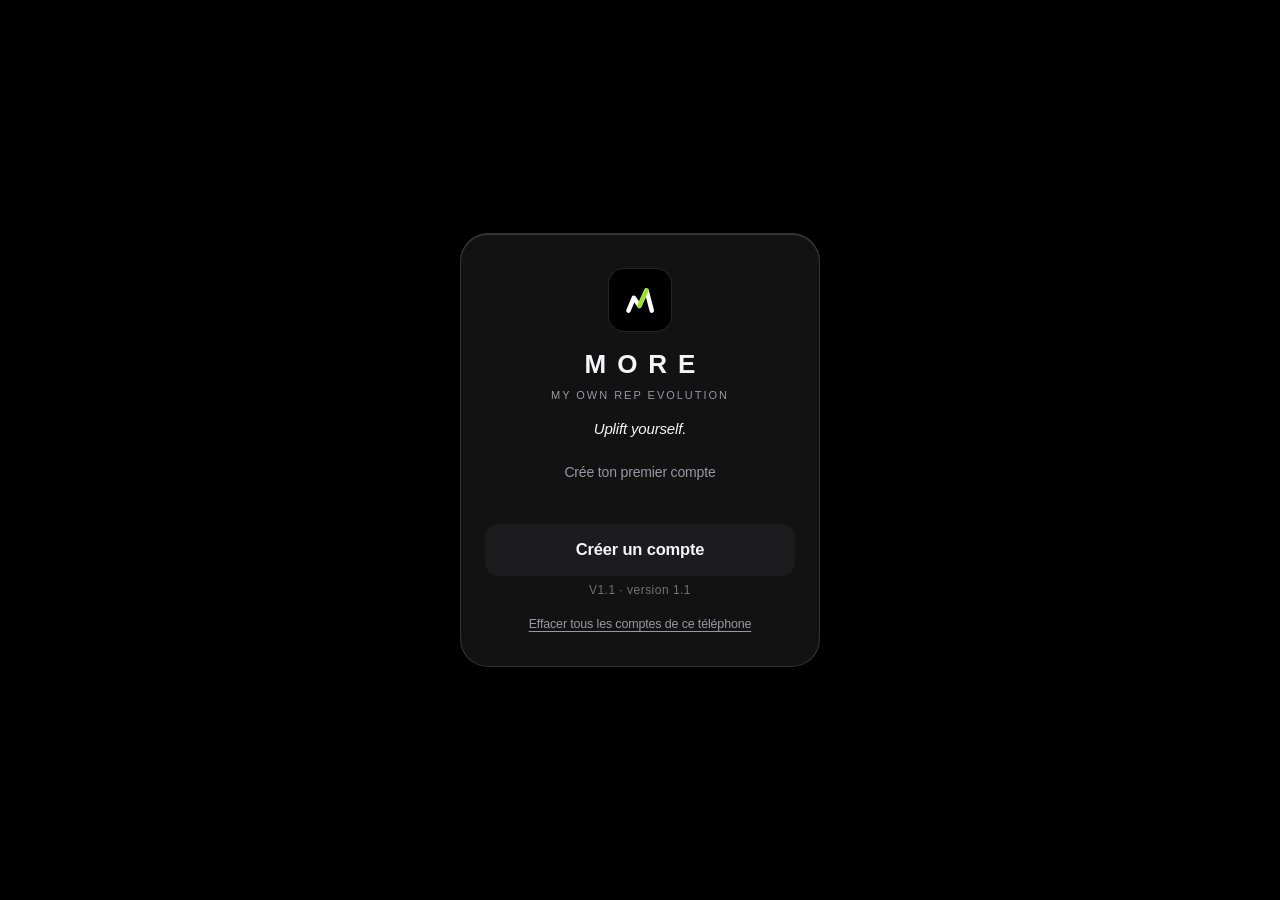
==== commit 87874756: "V1.1 : chiffrement de bout en bout de la synchronisation" ====
--- a/index.html
+++ b/index.html
@@ -293,7 +293,7 @@
       <div class="set-foot">
         <div class="set-foot-mark"><svg class="mark" viewBox="0 0 256 256" aria-hidden="true"><path class="mk-m" d="M46 204 L84 112 L124 170 L174 60 L212 204" pathLength="1"/><path class="mk-g" d="M124 170 L174 60" pathLength="1"/></svg></div>
         <b>MORE</b>
-        <span>My Own Rep Evolution · V1 · version 1.0</span>
+        <span>My Own Rep Evolution · V1.1 · version 1.1</span>
       </div>
     </div>
 
@@ -355,6 +355,8 @@
         <div class="field"><label for="sbKey">Clé publique (anon key)</label><input class="input" id="sbKey" placeholder="eyJhbGciOi…" autocomplete="off" autocapitalize="off"></div>
         <div class="field"><label for="sbEmail">E-mail</label><input class="input" id="sbEmail" type="email" autocomplete="email" autocapitalize="off"></div>
         <div class="field"><label for="sbPw">Mot de passe en ligne</label><input class="input" id="sbPw" type="password" autocomplete="current-password"></div>
+        <div class="field"><label for="sbPhrase">Phrase secrète de chiffrement</label><input class="input" id="sbPhrase" type="password" autocomplete="off" autocapitalize="off" spellcheck="false" placeholder="ex. banane-tapis-orage-74">
+          <p class="hint" style="margin:2px 0 0">12 caractères minimum. Elle chiffre tes données sur ce téléphone avant l'envoi : ni Supabase ni personne d'autre ne peut les lire. Note-la dans ton Trousseau : si tu l'oublies, la sauvegarde en ligne est perdue.</p></div>
         <div class="row">
           <button class="btn sm" id="sbLogin" type="button">Se connecter</button>
           <button class="btn ghost sm" id="sbSignup" type="button">Créer le compte</button>
@@ -377,10 +379,11 @@
 create policy "modifier ses données" on public.carnets for update to authenticated using ((select auth.uid()) = user_id) with check ((select auth.uid()) = user_id);
 create policy "supprimer ses données" on public.carnets for delete to authenticated using ((select auth.uid()) = user_id);</textarea>
           <button class="btn ghost sm" id="sqlCopy" type="button" style="margin-top:8px">Copier le code</button>
-          <div class="explain"><div>3. Dans « Project Settings → API », copie l'adresse du projet et la clé <b style="display:inline">anon public</b>.<br>4. Crée vos comptes, puis dans « Authentication → Sign In / Providers », désactive « Allow new users to sign up » pour que personne d'autre ne puisse s'inscrire.</div></div>
+          <div class="explain"><div>3. Dans « Project Settings → API », copie l'adresse du projet et la clé <b style="display:inline">anon public</b>.<br>4. Crée vos comptes, puis dans « Authentication → Sign In / Providers », désactive « Allow new users to sign up » pour que personne d'autre ne puisse s'inscrire.<br>5. Chacun choisit sa propre phrase secrète : vos données sont chiffrées séparément.</div></div>
         </details>
       </div>
       <div id="syncOn" class="stack" hidden>
+        <div class="glass card e2e-badge"><span class="set-ic"><svg viewBox="0 0 24 24" fill="none" stroke="currentColor" stroke-width="2" stroke-linecap="round"><rect x="5" y="11" width="14" height="10" rx="3"/><path d="M8 11V8a4 4 0 0 1 8 0v3"/></svg></span><span><b>Chiffrement de bout en bout actif</b><br><span class="muted small">AES-GCM 256 bits · clé dérivée de ta phrase secrète, jamais envoyée.</span></span></div>
         <div class="row">
           <button class="btn sm" id="sbPush" type="button">Envoyer maintenant</button>
           <button class="btn ghost sm" id="sbPull" type="button">Récupérer</button>
@@ -433,7 +436,7 @@
       <button type="button" class="btn ghost" id="cancelCreate" style="margin-top:10px">Annuler</button>
     </form>
     <div class="demo" id="demoHint">Compte de démonstration : « Moi », mot de passe 1234</div>
-    <div class="demo ver">V1 · version 1.0</div>
+    <div class="demo ver">V1.1 · version 1.1</div>
     <button type="button" class="btn ghost sm" id="resetApp" style="margin-top:14px;color:var(--muted)">Effacer tous les comptes de ce téléphone</button>
   </div>
 </div>
--- a/css/style.css
+++ b/css/style.css
@@ -472,3 +472,5 @@
 .check-row{display:flex;align-items:center;gap:10px;margin-top:16px;font-size:14px;color:var(--text)}
 .check-row input{width:20px;height:20px;accent-color:var(--accent)}
 .check-row[hidden]{display:none}
+.e2e-badge{display:flex;align-items:center;gap:14px;padding:14px 16px}
+.e2e-badge .set-ic{background:var(--accent);color:#000}
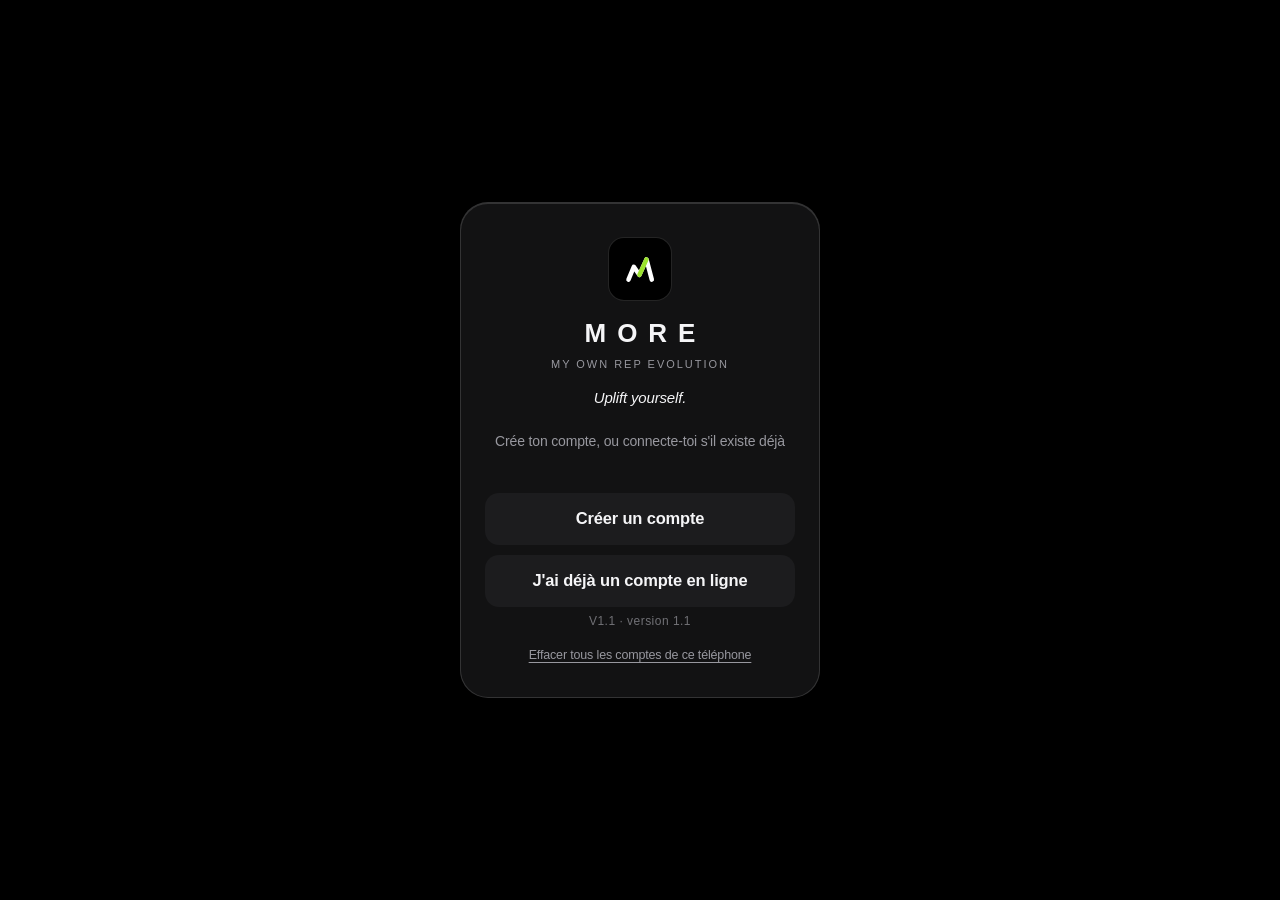
==== commit e37e8887: "Connexion à un compte en ligne existant" ====
--- a/index.html
+++ b/index.html
@@ -361,7 +361,7 @@
           <button class="btn sm" id="sbLogin" type="button">Se connecter</button>
           <button class="btn ghost sm" id="sbSignup" type="button">Créer le compte</button>
         </div>
-        <details><summary>Préparer Supabase (une seule fois)</summary>
+        <details id="sbSetup"><summary>Préparer Supabase (une seule fois)</summary>
           <div class="explain">
             <div>1. Crée un projet gratuit sur supabase.com.<br>2. Dans « SQL Editor », colle et lance ce code :</div>
           </div>
@@ -425,7 +425,20 @@
         <button class="btn" type="submit" id="loginBtn">Déverrouiller</button>
       </form>
       <button type="button" class="btn ghost" id="newAccBtn" style="margin-top:12px">Créer un compte</button>
-    </div>
+      <button type="button" class="btn ghost" id="restoreAccBtn" style="margin-top:10px">J'ai déjà un compte en ligne</button>
+    </div>
+    <form id="restoreForm" novalidate hidden>
+      <p class="set-note" style="margin:0 0 16px;text-align:center">Retrouve ton compte et tes séances sur ce téléphone.</p>
+      <div class="field" id="rUrlF"><label for="rUrl">Adresse du projet Supabase</label><input class="input" id="rUrl" placeholder="https://xxxx.supabase.co" autocomplete="off" autocapitalize="off"></div>
+      <div class="field" id="rKeyF"><label for="rKey">Clé publique (anon key)</label><input class="input" id="rKey" autocomplete="off" autocapitalize="off"></div>
+      <div class="field"><label for="rEmail">E-mail</label><input class="input" id="rEmail" type="email" autocomplete="username" autocapitalize="off" spellcheck="false"></div>
+      <div class="field"><label for="rPw">Mot de passe</label><input class="input" id="rPw" type="password" autocomplete="current-password"></div>
+      <div class="field"><label for="rPhrase">Phrase secrète</label><input class="input" id="rPhrase" type="password" autocomplete="off" autocapitalize="off" spellcheck="false"></div>
+      <p class="hint" style="margin:10px 0 0">Ce mot de passe servira aussi à déverrouiller MORE sur ce téléphone.</p>
+      <p class="err" id="restoreErr" role="alert"></p>
+      <button class="btn" type="submit" id="restoreBtn">Se connecter</button>
+      <button type="button" class="btn ghost" id="cancelRestore" style="margin-top:10px">Annuler</button>
+    </form>
     <form id="createForm" novalidate hidden>
       <div class="field"><label for="cName">E-mail ou pseudo</label><input class="input" id="cName" maxlength="60" autocomplete="email" inputmode="email" autocapitalize="off" spellcheck="false" placeholder="ex. thomas@icloud.com"></div>
       <div class="field"><label for="cPw">Mot de passe (8 caractères minimum)</label><input class="input" id="cPw" type="password" autocomplete="new-password"></div>
--- a/css/style.css
+++ b/css/style.css
@@ -474,3 +474,4 @@
 .check-row[hidden]{display:none}
 .e2e-badge{display:flex;align-items:center;gap:14px;padding:14px 16px}
 .e2e-badge .set-ic{background:var(--accent);color:#000}
+.field[hidden],details[hidden]{display:none}
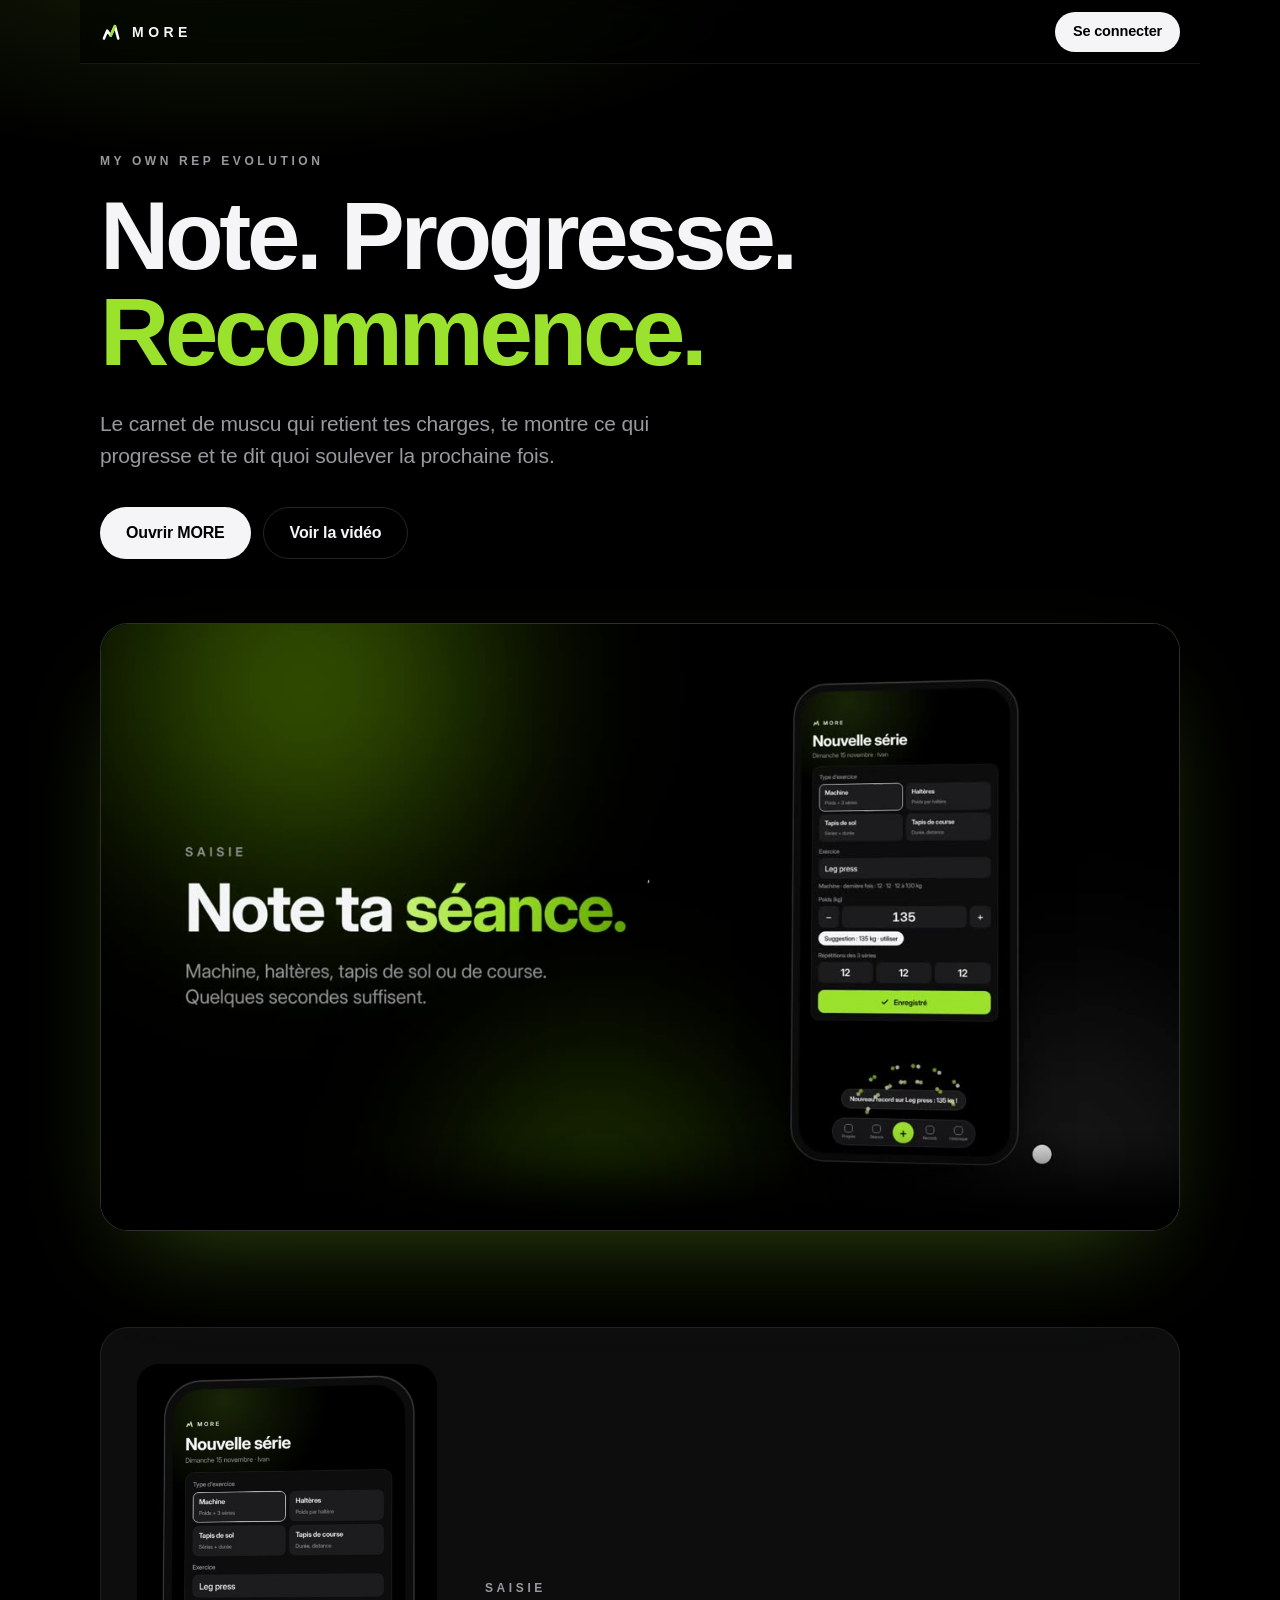
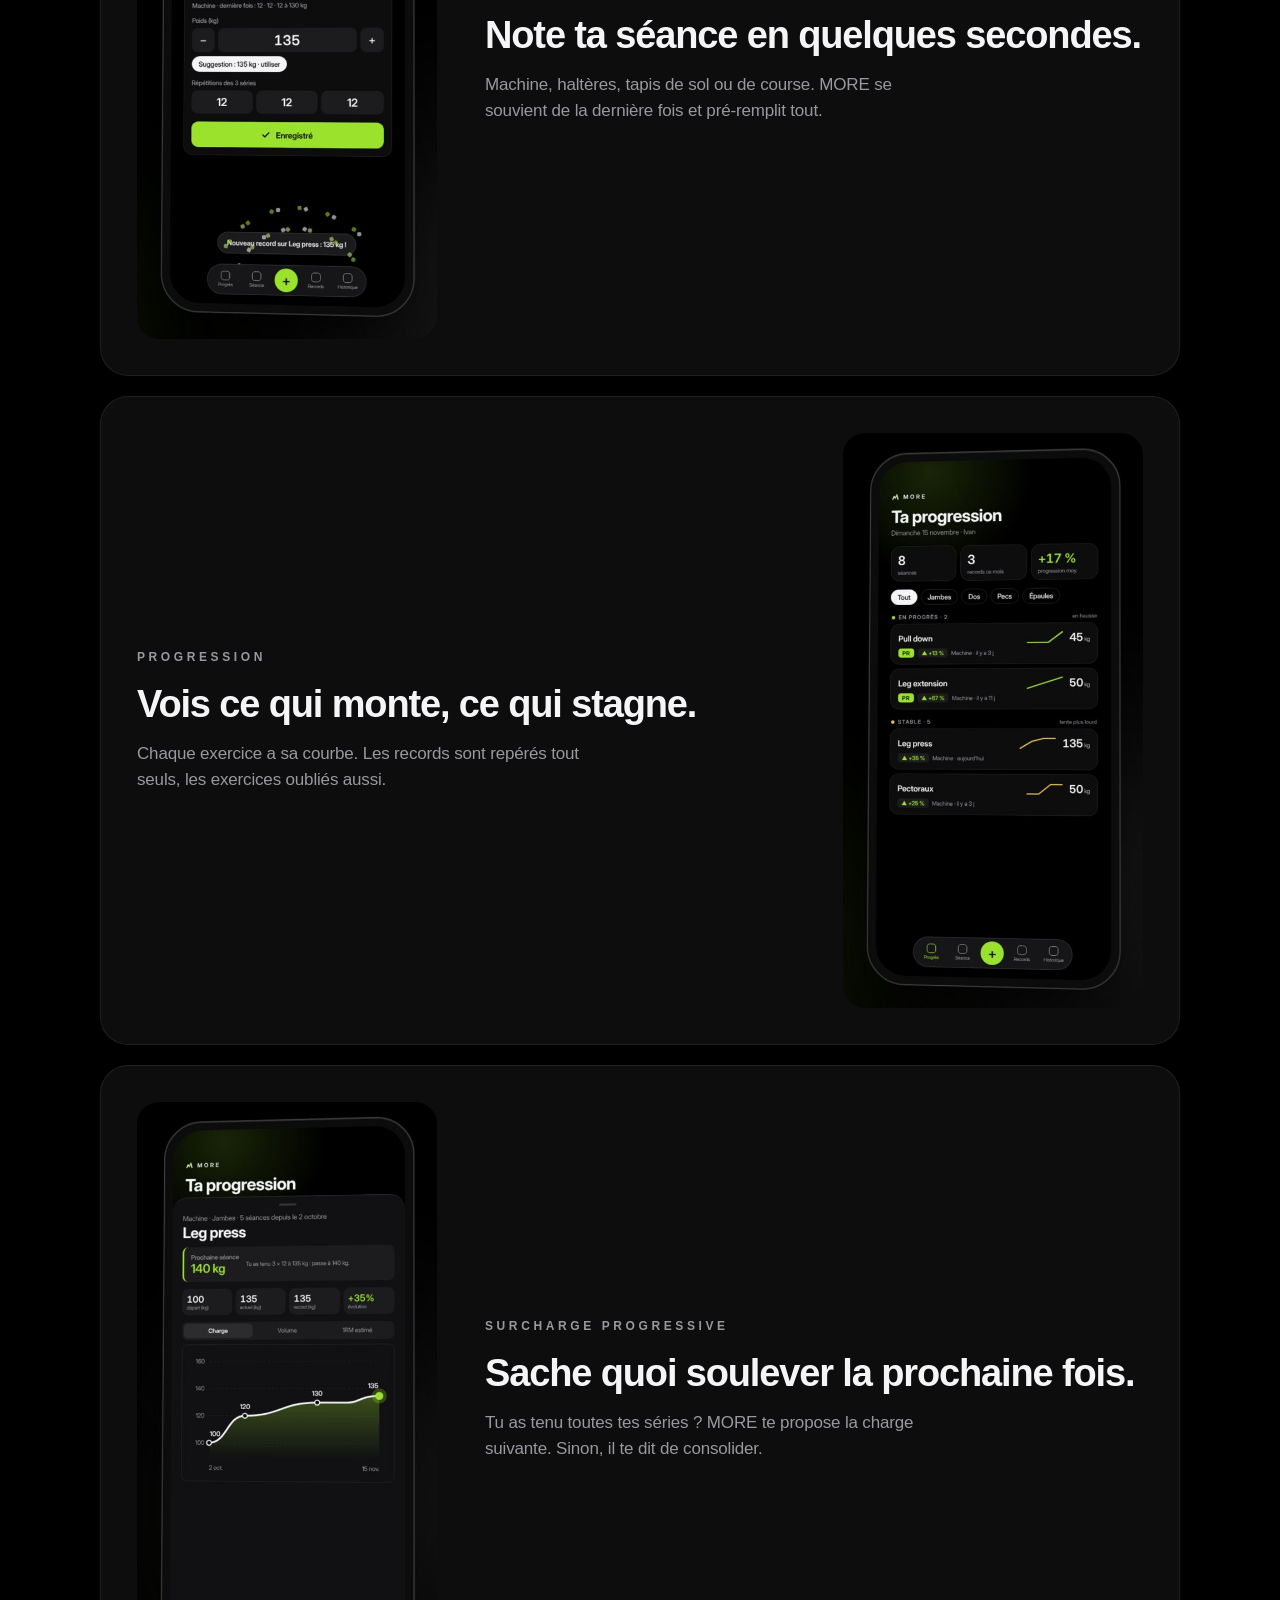
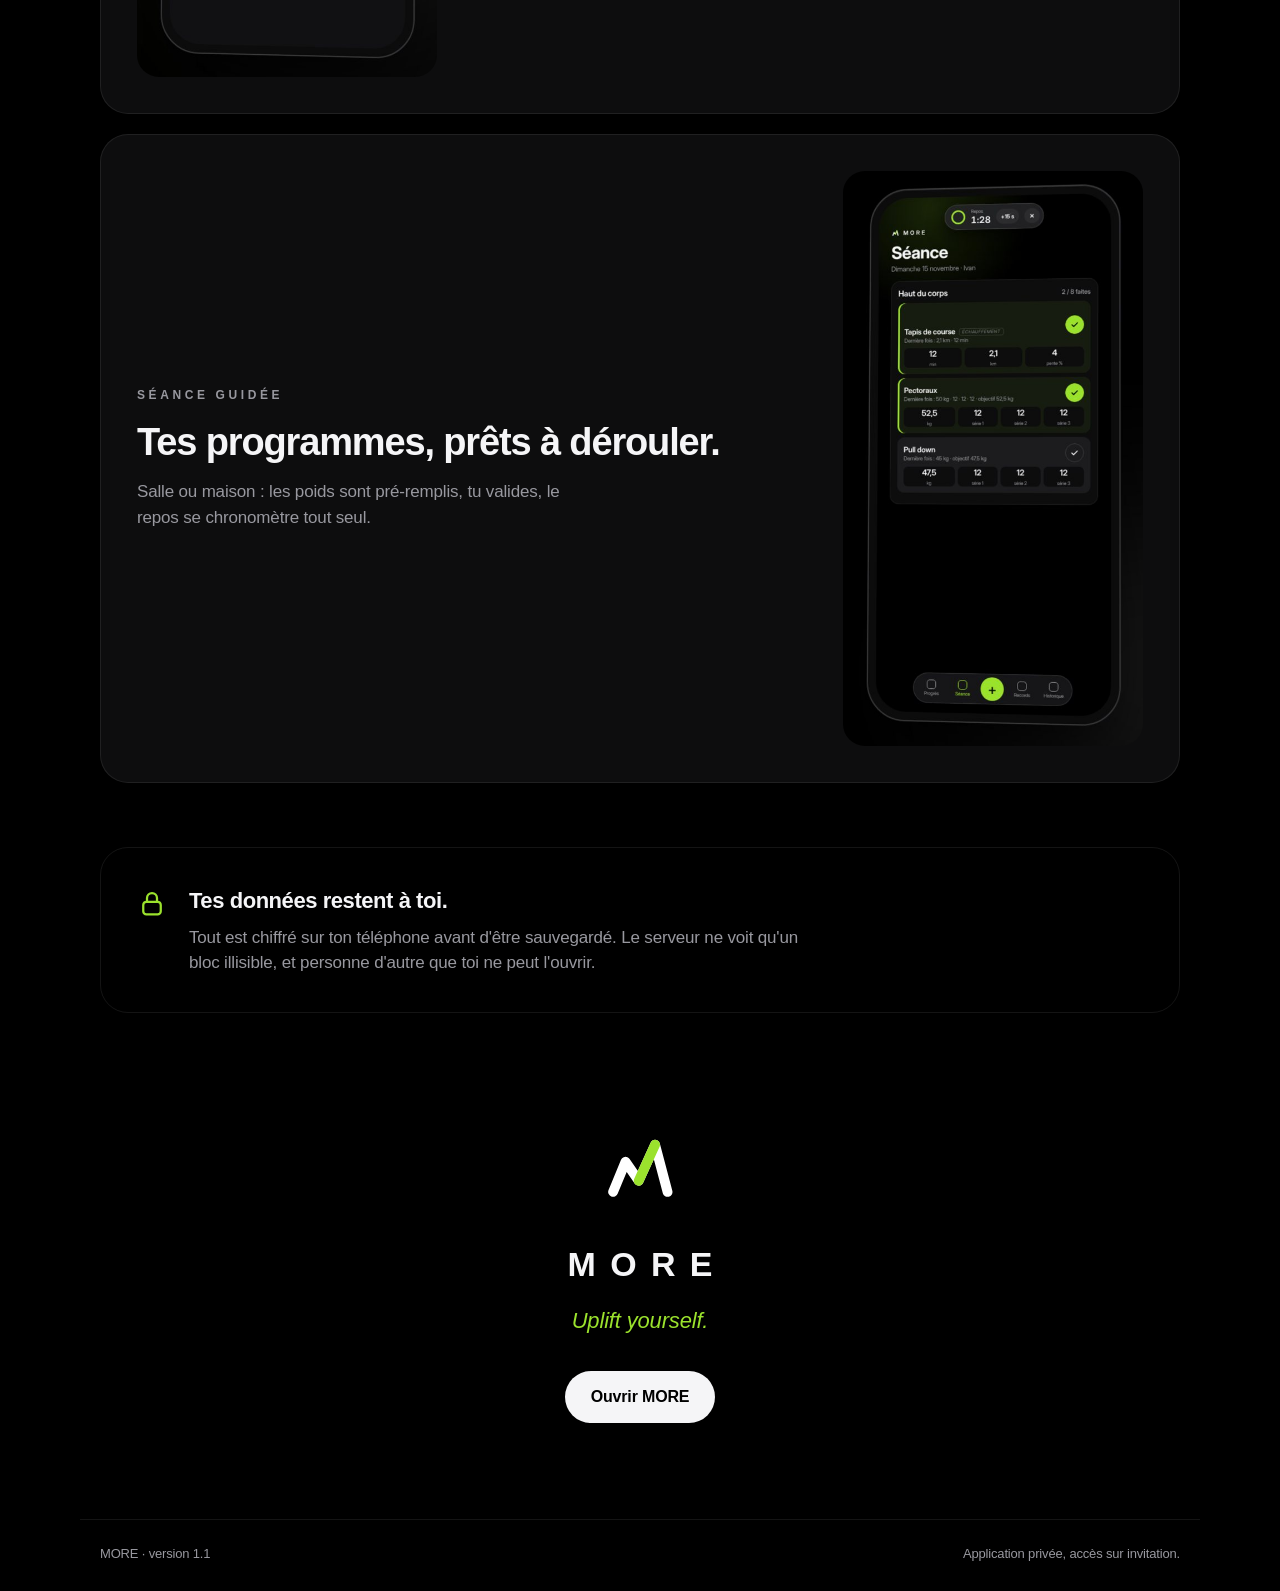
==== commit dcaa92bb: "feat: page de présentation avec la vidéo, l'app passe dans app.html feat(seance): programme prêt « S" ====
--- a/index.html
+++ b/index.html
@@ -1,472 +1,112 @@
 <!DOCTYPE html>
-<html lang="fr" data-theme="dark">
+<html lang="fr">
 <head>
 <meta charset="utf-8">
-<meta http-equiv="Content-Security-Policy" content="default-src 'self'; script-src 'self'; style-src 'self' 'unsafe-inline'; img-src 'self' data:; connect-src 'self' https://*.supabase.co; manifest-src 'self'; base-uri 'none'; form-action 'none'; object-src 'none'">
+<meta http-equiv="Content-Security-Policy" content="default-src 'self'; script-src 'self'; style-src 'self'; img-src 'self' data:; media-src 'self'; manifest-src 'self'; base-uri 'none'; form-action 'none'; object-src 'none'">
 <meta name="referrer" content="no-referrer">
 <meta name="viewport" content="width=device-width, initial-scale=1, viewport-fit=cover">
 <meta name="theme-color" content="#000000">
 <meta name="apple-mobile-web-app-capable" content="yes">
-<meta name="mobile-web-app-capable" content="yes">
 <meta name="apple-mobile-web-app-status-bar-style" content="black-translucent">
 <meta name="apple-mobile-web-app-title" content="MORE">
 <meta name="robots" content="noindex, nofollow">
-<title>MORE</title>
+<meta name="description" content="MORE · My Own Rep Evolution. Note tes séances, vois ta progression, sache quoi soulever la prochaine fois.">
+<title>MORE · Uplift yourself.</title>
 <link rel="manifest" href="manifest.webmanifest">
 <link rel="apple-touch-icon" href="assets/icon-180.png">
 <link rel="icon" type="image/png" href="assets/favicon-32.png">
-<script src="js/theme-boot.js"></script>
-<link rel="stylesheet" href="css/style.css">
+<script src="js/landing.js?v=9918025c7b"></script>
+<link rel="stylesheet" href="css/landing.css?v=afe1876619">
 </head>
 <body>
-<div class="splash" id="splash" aria-hidden="true"><div class="splash-tile"><svg class="mark draw-in" viewBox="0 0 256 256" aria-hidden="true"><path class="mk-m" d="M46 204 L84 112 L124 170 L174 60 L212 204" pathLength="1"/><path class="mk-g" d="M124 170 L174 60" pathLength="1"/></svg></div><div class="splash-word">MORE<small>Uplift yourself.</small></div></div>
-<div class="bg" aria-hidden="true"><div class="blob b1"></div><div class="blob b2"></div><div class="blob b3"></div><div class="blob b4"></div></div>
+<div class="halo" aria-hidden="true"></div>
 
-<main class="app">
-  <header class="top">
-    <div>
-      <div class="brand"><svg class="mark" viewBox="0 0 256 256" aria-hidden="true"><path class="mk-m" d="M46 204 L84 112 L124 170 L174 60 L212 204" pathLength="1"/><path class="mk-g" d="M124 170 L174 60" pathLength="1"/></svg><span>MORE</span><em>My Own Rep Evolution</em></div>
-      <h1 id="title">Ta progression</h1>
-      <div class="eyebrow" id="today" style="margin-top:4px"></div>
+<header class="bar">
+  <a class="brand" href="./" aria-label="MORE, accueil">
+    <svg class="mark" viewBox="0 0 256 256" aria-hidden="true"><path d="M46 204 L84 112 L124 170 L174 60 L212 204"/><path class="g" d="M124 170 L174 60"/></svg>
+    <span>MORE</span>
+  </a>
+  <a class="btn btn-sm" href="app.html">Se connecter</a>
+</header>
+
+<main>
+  <section class="hero">
+    <p class="kicker">MY OWN REP EVOLUTION</p>
+    <h1>Note. Progresse.<br><span class="accent">Recommence.</span></h1>
+    <p class="lead">Le carnet de muscu qui retient tes charges, te montre ce qui progresse et te dit quoi soulever la prochaine fois.</p>
+    <div class="cta">
+      <a class="btn" href="app.html">Ouvrir MORE</a>
+      <a class="btn btn-ghost" href="#video">Voir la vidéo</a>
     </div>
-    <div class="row">
-      <button class="icon-btn" id="lockBtn" type="button" aria-label="Verrouiller">
-        <svg viewBox="0 0 24 24" fill="none" stroke="currentColor" stroke-width="2" stroke-linecap="round"><rect x="5" y="11" width="14" height="10" rx="3"/><path d="M8 11V8a4 4 0 0 1 8 0v3"/></svg>
-      </button>
-      <button class="icon-btn" id="settingsBtn" type="button" aria-label="Réglages">
-        <svg viewBox="0 0 24 24" fill="none" stroke="currentColor" stroke-width="2" stroke-linecap="round" stroke-linejoin="round"><path d="M4 6h10M18 6h2M4 12h4M12 12h8M4 18h12M20 18h0"/><circle cx="16" cy="6" r="2"/><circle cx="10" cy="12" r="2"/><circle cx="18" cy="18" r="2"/></svg>
-      </button>
-    </div>
-  </header>
-
-  <!-- PROGRÈS -->
-  <section data-view="progress" class="stack">
-    <div class="tiles">
-      <div class="glass tile"><div class="v" id="tSessions">0</div><div class="l">séances</div></div>
-      <div class="glass tile"><div class="v" id="tPR">0</div><div class="l">records ce mois</div></div>
-      <div class="glass tile"><div class="v" id="tGain">0 %</div><div class="l">progression moy.</div></div>
-    </div>
-    <div class="glass card">
-      <div class="section-head" style="padding:0;align-items:center"><h2>Mon corps</h2><button type="button" class="linkbtn" id="bodyBtn">Mettre à jour</button></div>
-      <div class="body-grid" id="bodyStats"></div>
-      <p class="metric-note" id="bodyNote" style="margin:0"></p>
-    </div>
-    <div class="section-head"><h2>Exercices</h2><span>Touche pour voir la courbe</span></div>
-    <div class="filters" id="filters" role="group" aria-label="Filtrer par groupe musculaire"></div>
-    <div class="list" id="machineList"></div>
   </section>
 
-  <!-- SÉANCE (programmes) -->
-  <section data-view="workout" class="stack" hidden>
-    <div id="activeWrap" class="stack"></div>
-    <div id="routineWrap" class="stack"></div>
-    <button type="button" class="btn ghost" id="newRoutineBtn">Créer un programme</button>
+  <section class="video" id="video" aria-label="Vidéo de présentation">
+    <div class="frame wide">
+      <video controls playsinline preload="none" poster="assets/video/poster-16x9.jpg" aria-label="Présentation de MORE, format paysage">
+        <source src="assets/video/more-16x9.mp4" type="video/mp4">
+      </video>
+    </div>
+    <div class="frame tall">
+      <video controls playsinline preload="none" poster="assets/video/poster-9x16.jpg" aria-label="Présentation de MORE, format vertical">
+        <source src="assets/video/more-9x16.mp4" type="video/mp4">
+      </video>
+    </div>
   </section>
 
-  <!-- AJOUTER -->
-  <section data-view="add" hidden>
-    <form class="glass card" id="addForm" novalidate>
-      <div class="ff" style="order:1"><span class="lbl">Type d'exercice</span><div class="types" id="typePick" role="radiogroup" aria-label="Type d'exercice"></div></div>
-      <div class="field ff" style="order:2">
-        <label for="fDate">Date de la séance</label>
-        <input class="input" type="date" id="fDate">
+  <section class="features" aria-label="Fonctionnalités">
+    <article class="feat">
+      <img src="assets/video/ecran-saisie.jpg" alt="Écran de saisie d'une série : Leg press, 135 kg, 3 séries de 12" width="540" height="1035" loading="lazy">
+      <div>
+        <p class="kicker">Saisie</p>
+        <h2>Note ta séance en quelques secondes.</h2>
+        <p>Machine, haltères, tapis de sol ou de course. MORE se souvient de la dernière fois et pré-remplit tout.</p>
       </div>
-      <div class="field ff" style="order:3">
-        <label for="fMachine">Exercice</label>
-        <input class="input" id="fMachine" list="machinesDL" placeholder="ex. Leg press, Curl, Gainage" autocomplete="off" autocapitalize="sentences">
-        <datalist id="machinesDL"></datalist>
-        <div class="chips" id="recentChips"></div>
-        <div class="hint" id="lastHint"></div>
-        <div id="groupPick" hidden style="margin-top:6px">
-          <span class="lbl">Groupe musculaire</span>
-          <div class="chips" id="groupChips" style="margin-top:8px"></div>
-          <p class="hint" id="groupHint" style="margin:8px 0 0"></p>
-        </div>
+    </article>
+    <article class="feat">
+      <img src="assets/video/ecran-progression.jpg" alt="Écran de progression : exercices en progrès et stables, avec leurs courbes" width="540" height="1035" loading="lazy">
+      <div>
+        <p class="kicker">Progression</p>
+        <h2>Vois ce qui monte, ce qui stagne.</h2>
+        <p>Chaque exercice a sa courbe. Les records sont repérés tout seuls, les exercices oubliés aussi.</p>
       </div>
-      <div class="field ff" id="weightWrap" style="order:4">
-        <label for="fWeight" id="fWeightLbl">Poids (kg)</label>
-        <div class="stepper">
-          <button type="button" class="step" data-w="-2.5" aria-label="Moins 2,5 kg">−</button>
-          <input class="input" id="fWeight" type="number" inputmode="decimal" step="0.5" min="0" value="40">
-          <button type="button" class="step" data-w="2.5" aria-label="Plus 2,5 kg">+</button>
-        </div>
-        <div id="suggestChip"></div>
+    </article>
+    <article class="feat">
+      <img src="assets/video/ecran-suggestion.jpg" alt="Fiche Leg press : courbe de 100 à 135 kg et suggestion de 140 kg" width="540" height="1035" loading="lazy">
+      <div>
+        <p class="kicker">Surcharge progressive</p>
+        <h2>Sache quoi soulever la prochaine fois.</h2>
+        <p>Tu as tenu toutes tes séries ? MORE te propose la charge suivante. Sinon, il te dit de consolider.</p>
       </div>
-      <div class="field ff" id="repsWrap" style="order:5">
-        <span class="lbl" id="repsLbl">Répétitions des 3 séries</span>
-        <div class="reps" role="group" aria-labelledby="repsLbl">
-          <div><input class="input" id="fR1" type="number" inputmode="numeric" min="0" value="12" aria-label="Série 1"><div class="cap">Série 1</div></div>
-          <div><input class="input" id="fR2" type="number" inputmode="numeric" min="0" value="12" aria-label="Série 2"><div class="cap">Série 2</div></div>
-          <div><input class="input" id="fR3" type="number" inputmode="numeric" min="0" value="12" aria-label="Série 3"><div class="cap">Série 3</div></div>
-        </div>
-        <div class="chips" id="repPresets">
-          <button type="button" class="pick" data-r="8">3 × 8</button>
-          <button type="button" class="pick" data-r="10">3 × 10</button>
-          <button type="button" class="pick" data-r="12">3 × 12</button>
-          <button type="button" class="pick" data-r="15">3 × 15</button>
-        </div>
+    </article>
+    <article class="feat">
+      <img src="assets/video/ecran-seance.jpg" alt="Séance guidée : exercices cochés et minuteur de repos" width="540" height="1035" loading="lazy">
+      <div>
+        <p class="kicker">Séance guidée</p>
+        <h2>Tes programmes, prêts à dérouler.</h2>
+        <p>Salle ou maison : les poids sont pré-remplis, tu valides, le repos se chronomètre tout seul.</p>
       </div>
-      <div class="field ff" id="durWrap" style="order:6" hidden>
-        <span class="lbl" id="durLbl">Durée de l'exercice</span>
-        <div class="two" role="group" aria-labelledby="durLbl">
-          <div><input class="input" id="fDurMin" type="number" inputmode="numeric" min="0" placeholder="0" aria-label="Minutes"><div class="cap">min</div></div>
-          <div><input class="input" id="fDurSec" type="number" inputmode="numeric" min="0" max="59" placeholder="45" aria-label="Secondes"><div class="cap">s</div></div>
-        </div>
-      </div>
-      <div class="ff" id="cardioFields" style="order:7" hidden>
-        <div class="three">
-          <div class="field"><label for="fMin">Durée (min)</label><input class="input" id="fMin" type="number" inputmode="numeric" min="0" placeholder="30"></div>
-          <div class="field"><label for="fKm">Distance (km)</label><input class="input" id="fKm" type="number" inputmode="decimal" step="0.1" min="0" placeholder="4,5"></div>
-          <div class="field"><label for="fInc">Pente (%)</label><input class="input" id="fInc" type="number" inputmode="decimal" step="0.5" min="0" placeholder="0"></div>
-        </div>
-        <p class="metric-note" style="margin:10px 4px 0">Vitesse moyenne : <span class="speed" id="fSpeed">–</span></p>
-      </div>
-      <p class="err ff" id="formErr" role="alert" style="order:9"></p>
-      <button class="btn ff" type="submit" style="order:10">Enregistrer</button>
-    </form>
+    </article>
   </section>
 
-  <!-- RECORDS -->
-  <section data-view="records" class="stack" hidden>
-    <p class="muted small" style="margin:0 4px">Ton meilleur résultat sur chaque exercice. Un badge PR apparaît dès que tu en bats un.</p>
-    <div id="recordList" class="stack"></div>
+  <section class="privacy">
+    <svg viewBox="0 0 24 24" aria-hidden="true"><rect x="5" y="11" width="14" height="10" rx="2.5"/><path d="M8 11V8a4 4 0 0 1 8 0v3"/></svg>
+    <div>
+      <h2>Tes données restent à toi.</h2>
+      <p>Tout est chiffré sur ton téléphone avant d'être sauvegardé. Le serveur ne voit qu'un bloc illisible, et personne d'autre que toi ne peut l'ouvrir.</p>
+    </div>
   </section>
 
-  <!-- HISTORIQUE -->
-  <section data-view="history" class="stack" hidden>
-    <div class="glass card">
-      <div class="seg" id="chartSeg" role="tablist" aria-label="Choisir le graphique">
-        <button type="button" data-c="volume" aria-pressed="true">Volume</button>
-        <button type="button" data-c="weight" aria-pressed="false">Poids levé</button>
-        <button type="button" data-c="reps" aria-pressed="false">Reps / poids</button>
-      </div>
-      <div class="section-head" style="padding:0;margin-top:6px"><h2 id="chartTitle">Volume par séance</h2><span id="volAvg"></span></div>
-      <div id="chartMachineWrap" style="margin-top:10px" hidden><label for="chartMachine" class="lbl" style="display:block;margin-bottom:6px">Exercice</label><select class="input" id="chartMachine"></select></div>
-      <div class="chart-wrap" style="margin-top:12px"><svg class="chart" id="volChart" viewBox="0 0 340 210" role="img" aria-label="Graphique de l'historique"></svg></div>
-      <p class="metric-note" id="chartNote" style="margin:10px 4px 0"></p>
-    </div>
-    <div class="glass card">
-      <div class="section-head" style="padding:0;align-items:center">
-        <button type="button" class="linkbtn cal-nav" id="calPrev" aria-label="Mois précédent">‹</button>
-        <h2 class="cal-title" id="calTitle" aria-live="polite"></h2>
-        <button type="button" class="linkbtn cal-nav" id="calNext" aria-label="Mois suivant">›</button>
-      </div>
-      <div class="cal-grid cal-wd" aria-hidden="true"><span>L</span><span>M</span><span>M</span><span>J</span><span>V</span><span>S</span><span>D</span></div>
-      <div class="cal-grid" id="calGrid"></div>
-      <p class="metric-note" id="calNote" style="margin:10px 4px 0"></p>
-    </div>
-    <div id="historyList" class="stack"></div>
+  <section class="end">
+    <svg class="mark big" viewBox="0 0 256 256" aria-hidden="true"><path d="M46 204 L84 112 L124 170 L174 60 L212 204"/><path class="g" d="M124 170 L174 60"/></svg>
+    <p class="word">MORE</p>
+    <p class="tag accent">Uplift yourself.</p>
+    <a class="btn" href="app.html">Ouvrir MORE</a>
   </section>
 </main>
 
-<nav class="tabs glass" aria-label="Navigation">
-  <span class="tab-ind" id="tabInd" aria-hidden="true"></span>
-  <button class="tab" type="button" data-tab="progress" aria-current="page">
-    <svg viewBox="0 0 24 24" fill="none" stroke="currentColor" stroke-width="2" stroke-linecap="round" stroke-linejoin="round"><path d="M3 17l5-5 4 3 8-8"/><path d="M15 7h5v5"/></svg>Progrès
-  </button>
-  <button class="tab" type="button" data-tab="workout">
-    <svg viewBox="0 0 24 24" fill="none" stroke="currentColor" stroke-width="2" stroke-linecap="round" stroke-linejoin="round"><path d="M6.5 6.5v11M17.5 6.5v11M3.5 9v6M20.5 9v6M6.5 12h11"/></svg>Séance
-  </button>
-  <button class="tab plus" type="button" data-tab="add" aria-label="Ajouter une série">
-    <svg viewBox="0 0 24 24" fill="none" stroke="currentColor" stroke-width="2.6" stroke-linecap="round"><path d="M12 5v14M5 12h14"/></svg>
-  </button>
-  <button class="tab" type="button" data-tab="records">
-    <svg viewBox="0 0 24 24" fill="none" stroke="currentColor" stroke-width="2" stroke-linecap="round" stroke-linejoin="round"><path d="M8 21h8M12 17v4M7 4h10v5a5 5 0 0 1-10 0z"/><path d="M17 5h3v2a3 3 0 0 1-3 3M7 5H4v2a3 3 0 0 0 3 3"/></svg>Records
-  </button>
-  <button class="tab" type="button" data-tab="history">
-    <svg viewBox="0 0 24 24" fill="none" stroke="currentColor" stroke-width="2" stroke-linecap="round" stroke-linejoin="round"><rect x="4" y="5" width="16" height="16" rx="3"/><path d="M4 10h16M9 3v4M15 3v4"/></svg>Historique
-  </button>
-</nav>
-
-<!-- Minuteur de repos -->
-<div class="timer glass" id="timer" hidden role="timer" aria-live="off">
-  <svg class="ring" viewBox="0 0 36 36" aria-hidden="true"><circle cx="18" cy="18" r="15" fill="none" stroke="rgba(var(--w),.15)" stroke-width="4"/><circle id="ringArc" cx="18" cy="18" r="15" fill="none" stroke="var(--accent-hi)" stroke-width="4" stroke-linecap="round" pathLength="100" stroke-dasharray="100" stroke-dashoffset="0" transform="rotate(-90 18 18)"/></svg>
-  <div><div class="lbl muted" id="timerLbl">Repos</div><b id="timerTxt">1:30</b></div>
-  <button type="button" id="timerPlus">+15 s</button>
-  <button type="button" id="timerStop" aria-label="Arrêter le minuteur">✕</button>
-</div>
-
-<!-- Fiche machine -->
-<div class="overlay" id="machineOverlay" hidden>
-  <div class="sheet glass" role="dialog" aria-modal="true" aria-labelledby="mTitle">
-    <div class="grab"></div>
-    <div class="sheet-head">
-      <div style="min-width:0"><div class="eyebrow" id="mSub"></div><h1 id="mTitle"></h1></div>
-      <button class="icon-btn" type="button" data-close aria-label="Fermer"><svg viewBox="0 0 24 24" fill="none" stroke="currentColor" stroke-width="2.2" stroke-linecap="round"><path d="M6 6l12 12M18 6L6 18"/></svg></button>
-    </div>
-    <div id="mSuggest"></div>
-    <div class="stats" id="mStats"></div>
-    <div class="seg" id="metricSeg"></div>
-    <div class="chart-wrap"><svg class="chart" id="mChart" viewBox="0 0 340 210" role="img" aria-label="Courbe d'évolution"></svg></div>
-    <p class="metric-note" id="metricNote"></p>
-    <details id="explainBox" style="margin:-6px 4px 16px"><summary>C'est quoi, ces courbes ?</summary>
-      <div class="explain">
-        <div><b>Charge</b>Le poids que tu soulèves. Le plus simple à suivre.</div>
-        <div><b>Volume</b>Tout le poids déplacé pendant la séance : poids × total des répétitions. Exemple : 40 kg en 3 × 12 = 40 × 36 = 1 440 kg. Il monte si tu ajoutes du poids <em>ou</em> des répétitions.</div>
-        <div><b>1RM estimé</b>Le poids maximum que tu pourrais soulever une seule fois, calculé à partir de tes séries, sans avoir à le tester.</div>
-      </div>
-    </details>
-    <button class="btn" id="mAdd" type="button">Ajouter une série sur cet exercice</button>
-    <div class="row" style="margin-top:10px">
-      <button class="btn ghost sm" id="mRenameBtn" type="button">Modifier l'exercice</button>
-    </div>
-    <div id="mRename" class="glass card" style="margin-top:10px" hidden>
-      <div class="field"><label for="mGroup">Groupe musculaire</label><select class="input" id="mGroup"></select></div>
-      <div class="field"><label for="mNewName">Nom</label><input class="input" id="mNewName" list="machinesDL" autocomplete="off"></div>
-      <p class="metric-note" style="margin:8px 2px 0">Si tu donnes le nom d'un autre exercice, les deux seront fusionnés.</p>
-      <p class="err" id="mRenameErr"></p>
-      <button class="btn sm" id="mRenameOk" type="button">Valider le nom</button>
-    </div>
-    <div style="margin-top:18px"><h2 style="margin-bottom:6px">Toutes les séances</h2><div id="mEntries"></div></div>
-  </div>
-</div>
-
-<!-- Programme (édition) -->
-<div class="overlay" id="routineOverlay" hidden>
-  <div class="sheet glass" role="dialog" aria-modal="true" aria-labelledby="rTitle">
-    <div class="grab"></div>
-    <div class="sheet-head">
-      <h1 id="rTitle">Programme</h1>
-      <button class="icon-btn" type="button" data-close aria-label="Fermer"><svg viewBox="0 0 24 24" fill="none" stroke="currentColor" stroke-width="2.2" stroke-linecap="round"><path d="M6 6l12 12M18 6L6 18"/></svg></button>
-    </div>
-    <div class="stack">
-      <div class="field"><label for="rName">Nom du programme</label><input class="input" id="rName" maxlength="30" placeholder="ex. Haut du corps"></div>
-      <p class="muted small" id="rWarmNote" style="margin:0">Le tapis d'échauffement est ajouté automatiquement en premier (réglable dans les Réglages).</p>
-      <div class="field"><span class="lbl">Exercices (dans l'ordre où tu les touches)</span><div class="chips" id="rPicks"></div></div>
-      <div class="field"><label for="rNew">Ajouter un exercice</label>
-        <div class="row"><input class="input" id="rNew" list="machinesDL" placeholder="Nom de l'exercice"><button type="button" class="btn ghost sm" id="rNewBtn" style="width:auto;padding:0 18px">Ajouter</button></div>
-      </div>
-      <p class="err" id="rErr"></p>
-      <button class="btn" type="button" id="rSave">Enregistrer le programme</button>
-      <button class="btn danger" type="button" id="rDelete">Supprimer ce programme</button>
-    </div>
-  </div>
-</div>
-
-<!-- Mon corps -->
-<div class="overlay" id="bodyOverlay" hidden>
-  <div class="sheet glass" role="dialog" aria-modal="true" aria-labelledby="bTitle">
-    <div class="grab"></div>
-    <div class="sheet-head">
-      <h1 id="bTitle">Mon corps</h1>
-      <button class="icon-btn" type="button" data-close aria-label="Fermer"><svg viewBox="0 0 24 24" fill="none" stroke="currentColor" stroke-width="2.2" stroke-linecap="round"><path d="M6 6l12 12M18 6L6 18"/></svg></button>
-    </div>
-    <form class="glass card" id="bodyForm" novalidate>
-      <div class="field"><label for="bHeight">Taille (cm)</label><input class="input" id="bHeight" type="number" inputmode="numeric" min="100" max="250" placeholder="ex. 178"></div>
-      <div class="field two">
-        <div class="field"><label for="bWeight">Poids (kg)</label><input class="input" id="bWeight" type="number" inputmode="decimal" step="0.1" min="30" max="300" placeholder="ex. 74,5"></div>
-        <div class="field"><label for="bDate">Pesé le</label><input class="input" type="date" id="bDate"></div>
-      </div>
-      <p class="err" id="bodyErr" role="alert"></p>
-      <button class="btn" type="submit">Enregistrer</button>
-    </form>
-    <div id="bodyHist" style="margin-top:18px"></div>
-  </div>
-</div>
-
-<!-- Réglages -->
-<div class="overlay" id="settingsOverlay" hidden>
-  <div class="sheet glass" role="dialog" aria-modal="true" aria-labelledby="sTitle">
-    <div class="grab"></div>
-    <div class="sheet-head set-head">
-      <button class="set-back" id="setBack" type="button" hidden><svg viewBox="0 0 24 24" fill="none" stroke="currentColor" stroke-width="2.4" stroke-linecap="round" stroke-linejoin="round"><path d="M15 5l-7 7 7 7"/></svg>Réglages</button>
-      <h1 id="sTitle">Réglages</h1>
-      <button class="icon-btn" type="button" data-close aria-label="Fermer"><svg viewBox="0 0 24 24" fill="none" stroke="currentColor" stroke-width="2.2" stroke-linecap="round"><path d="M6 6l12 12M18 6L6 18"/></svg></button>
-    </div>
-
-    <!-- Accueil des réglages -->
-    <div class="set-page" data-sp="root">
-      <button type="button" class="glass set-me" data-go="account">
-        <span id="setAv"></span>
-        <span class="who"><b id="setName"></b><small id="setMail">Compte, avatar, mot de passe</small></span>
-        <svg class="chev" viewBox="0 0 24 24" fill="none" stroke="currentColor" stroke-width="2.2" stroke-linecap="round"><path d="M9 6l6 6-6 6"/></svg>
-      </button>
-      <div class="glass set-list">
-        <button type="button" class="set-row" data-go="appearance"><span class="set-ic"><svg viewBox="0 0 24 24" fill="none" stroke="currentColor" stroke-width="2" stroke-linecap="round"><circle cx="12" cy="12" r="8"/><path d="M12 4a8 8 0 0 1 0 16z" fill="currentColor"/></svg></span><span class="set-lbl">Apparence</span><span class="set-val" id="pvTheme"></span><svg class="chev" viewBox="0 0 24 24" fill="none" stroke="currentColor" stroke-width="2.2" stroke-linecap="round"><path d="M9 6l6 6-6 6"/></svg></button>
-        <button type="button" class="set-row" data-go="warmup"><span class="set-ic"><svg viewBox="0 0 24 24" fill="none" stroke="currentColor" stroke-width="2" stroke-linecap="round" stroke-linejoin="round"><circle cx="14" cy="4.5" r="1.8"/><path d="M8 21l3-6 3 2v5M6 12l3-3 4 1 2 3 3 1M11 15l-2-5"/></svg></span><span class="set-lbl">Échauffement</span><span class="set-val" id="pvWarm"></span><svg class="chev" viewBox="0 0 24 24" fill="none" stroke="currentColor" stroke-width="2.2" stroke-linecap="round"><path d="M9 6l6 6-6 6"/></svg></button>
-        <button type="button" class="set-row" data-go="rest"><span class="set-ic"><svg viewBox="0 0 24 24" fill="none" stroke="currentColor" stroke-width="2" stroke-linecap="round"><circle cx="12" cy="13" r="8"/><path d="M12 9v4l2.5 2.5M9.5 2.5h5"/></svg></span><span class="set-lbl">Temps de repos</span><span class="set-val" id="pvRest"></span><svg class="chev" viewBox="0 0 24 24" fill="none" stroke="currentColor" stroke-width="2.2" stroke-linecap="round"><path d="M9 6l6 6-6 6"/></svg></button>
-      </div>
-      <div class="glass set-list">
-        <button type="button" class="set-row" data-go="sync"><span class="set-ic"><svg viewBox="0 0 24 24" fill="none" stroke="currentColor" stroke-width="2" stroke-linecap="round" stroke-linejoin="round"><path d="M7 18h10a4 4 0 0 0 .5-7.97A6 6 0 0 0 6.1 9.6 4.2 4.2 0 0 0 7 18z"/></svg></span><span class="set-lbl">Synchronisation</span><span class="set-val" id="pvSync"></span><svg class="chev" viewBox="0 0 24 24" fill="none" stroke="currentColor" stroke-width="2.2" stroke-linecap="round"><path d="M9 6l6 6-6 6"/></svg></button>
-        <button type="button" class="set-row" data-go="backup"><span class="set-ic"><svg viewBox="0 0 24 24" fill="none" stroke="currentColor" stroke-width="2" stroke-linecap="round" stroke-linejoin="round"><rect x="3.5" y="4" width="17" height="5" rx="1.5"/><path d="M5 9v9.5A1.5 1.5 0 0 0 6.5 20h11a1.5 1.5 0 0 0 1.5-1.5V9M10 13h4"/></svg></span><span class="set-lbl">Sauvegarde</span><span class="set-val">Copier, importer</span><svg class="chev" viewBox="0 0 24 24" fill="none" stroke="currentColor" stroke-width="2.2" stroke-linecap="round"><path d="M9 6l6 6-6 6"/></svg></button>
-      </div>
-      <div class="set-foot">
-        <div class="set-foot-mark"><svg class="mark" viewBox="0 0 256 256" aria-hidden="true"><path class="mk-m" d="M46 204 L84 112 L124 170 L174 60 L212 204" pathLength="1"/><path class="mk-g" d="M124 170 L174 60" pathLength="1"/></svg></div>
-        <b>MORE</b>
-        <span>My Own Rep Evolution · V1.1 · version 1.1</span>
-      </div>
-    </div>
-
-    <!-- Compte -->
-    <div class="set-page" data-sp="account" hidden>
-      <p class="set-note">Connecté en tant que <b id="accName"></b>. <span id="accMode"></span></p>
-      <div class="glass card">
-        <span class="lbl">Avatar</span>
-        <div class="seg av-seg" id="avSeg" style="margin:10px 0 0"></div>
-      </div>
-      <div class="glass card">
-        <h2 style="margin-bottom:12px">Mot de passe</h2>
-        <div class="field"><label for="newPw">Nouveau mot de passe</label><input class="input" id="newPw" type="password" autocomplete="new-password"></div>
-        <div class="field"><label for="newPw2">Confirme-le</label><input class="input" id="newPw2" type="password" autocomplete="new-password"></div>
-        <p class="err" id="pwMsg"></p>
-        <button class="btn ghost" id="savePw" type="button">Changer le mot de passe</button>
-      </div>
-      <div class="row">
-        <button class="btn ghost" id="switchBtn" type="button">Changer de compte</button>
-        <button class="btn danger" id="delAccBtn" type="button">Supprimer</button>
-      </div>
-    </div>
-
-    <!-- Apparence -->
-    <div class="set-page" data-sp="appearance" hidden>
-      <p class="set-note">Choisis l'apparence de MORE. « Auto » suit le réglage de ton iPhone.</p>
-      <div class="seg" id="themeSeg" style="margin:0">
-        <button type="button" data-t="dark" aria-pressed="true">Sombre</button>
-        <button type="button" data-t="light" aria-pressed="false">Clair</button>
-        <button type="button" data-t="auto" aria-pressed="false">Auto</button>
-      </div>
-    </div>
-
-    <!-- Échauffement -->
-    <div class="set-page" data-sp="warmup" hidden>
-      <p class="set-note">Chaque séance commence par le tapis de course, même s'il n'est pas dans le programme.</p>
-      <div class="seg" id="warmSeg" style="margin:0">
-        <button type="button" data-wu="1" aria-pressed="true">Tapis en premier</button>
-        <button type="button" data-wu="0" aria-pressed="false">Non</button>
-      </div>
-    </div>
-
-    <!-- Repos -->
-    <div class="set-page" data-sp="rest" hidden>
-      <p class="set-note">Le minuteur démarre tout seul après chaque série enregistrée.</p>
-      <div class="seg" id="restSeg" style="margin:0">
-        <button type="button" data-s="0" aria-pressed="false">Off</button>
-        <button type="button" data-s="60" aria-pressed="false">1 min</button>
-        <button type="button" data-s="90" aria-pressed="true">1 min 30</button>
-        <button type="button" data-s="120" aria-pressed="false">2 min</button>
-      </div>
-    </div>
-
-    <!-- Synchronisation -->
-    <div class="set-page" data-sp="sync" hidden>
-      <p class="set-note" id="syncState">Sauvegarde tes séances sur un serveur Supabase (gratuit) pour les retrouver sur un autre téléphone.</p>
-      <div id="syncForm" class="glass card stack">
-        <div class="field"><label for="sbUrl">Adresse du projet Supabase</label><input class="input" id="sbUrl" placeholder="https://xxxx.supabase.co" autocomplete="off" autocapitalize="off"></div>
-        <div class="field"><label for="sbKey">Clé publique (anon key)</label><input class="input" id="sbKey" placeholder="eyJhbGciOi…" autocomplete="off" autocapitalize="off"></div>
-        <div class="field"><label for="sbEmail">E-mail</label><input class="input" id="sbEmail" type="email" autocomplete="email" autocapitalize="off"></div>
-        <div class="field"><label for="sbPw">Mot de passe en ligne</label><input class="input" id="sbPw" type="password" autocomplete="current-password"></div>
-        <div class="field"><label for="sbPhrase">Phrase secrète de chiffrement</label><input class="input" id="sbPhrase" type="password" autocomplete="off" autocapitalize="off" spellcheck="false" placeholder="ex. banane-tapis-orage-74">
-          <p class="hint" style="margin:2px 0 0">12 caractères minimum. Elle chiffre tes données sur ce téléphone avant l'envoi : ni Supabase ni personne d'autre ne peut les lire. Note-la dans ton Trousseau : si tu l'oublies, la sauvegarde en ligne est perdue.</p></div>
-        <div class="row">
-          <button class="btn sm" id="sbLogin" type="button">Se connecter</button>
-          <button class="btn ghost sm" id="sbSignup" type="button">Créer le compte</button>
-        </div>
-        <details id="sbSetup"><summary>Préparer Supabase (une seule fois)</summary>
-          <div class="explain">
-            <div>1. Crée un projet gratuit sur supabase.com.<br>2. Dans « SQL Editor », colle et lance ce code :</div>
-          </div>
-          <textarea class="input mono" id="sqlBox" readonly style="margin-top:8px">create table if not exists public.carnets (
-  user_id uuid primary key references auth.users(id) on delete cascade,
-  data jsonb not null,
-  updated_at timestamptz not null default now(),
-  constraint taille_max check (pg_column_size(data) < 2000000)
-);
-alter table public.carnets enable row level security;
-revoke all on public.carnets from anon;
-grant select, insert, update, delete on public.carnets to authenticated;
-create policy "lire ses données" on public.carnets for select to authenticated using ((select auth.uid()) = user_id);
-create policy "créer ses données" on public.carnets for insert to authenticated with check ((select auth.uid()) = user_id);
-create policy "modifier ses données" on public.carnets for update to authenticated using ((select auth.uid()) = user_id) with check ((select auth.uid()) = user_id);
-create policy "supprimer ses données" on public.carnets for delete to authenticated using ((select auth.uid()) = user_id);</textarea>
-          <button class="btn ghost sm" id="sqlCopy" type="button" style="margin-top:8px">Copier le code</button>
-          <div class="explain"><div>3. Dans « Project Settings → API », copie l'adresse du projet et la clé <b style="display:inline">anon public</b>.<br>4. Crée vos comptes, puis dans « Authentication → Sign In / Providers », désactive « Allow new users to sign up » pour que personne d'autre ne puisse s'inscrire.<br>5. Chacun choisit sa propre phrase secrète : vos données sont chiffrées séparément.</div></div>
-        </details>
-      </div>
-      <div id="syncOn" class="stack" hidden>
-        <div class="glass card e2e-badge"><span class="set-ic"><svg viewBox="0 0 24 24" fill="none" stroke="currentColor" stroke-width="2" stroke-linecap="round"><rect x="5" y="11" width="14" height="10" rx="3"/><path d="M8 11V8a4 4 0 0 1 8 0v3"/></svg></span><span><b>Chiffrement de bout en bout actif</b><br><span class="muted small">AES-GCM 256 bits · clé dérivée de ta phrase secrète, jamais envoyée.</span></span></div>
-        <div class="row">
-          <button class="btn sm" id="sbPush" type="button">Envoyer maintenant</button>
-          <button class="btn ghost sm" id="sbPull" type="button">Récupérer</button>
-        </div>
-        <button class="btn ghost sm" id="sbLogout" type="button">Se déconnecter du serveur</button>
-      </div>
-      <p class="err" id="syncMsg"></p>
-    </div>
-
-    <!-- Sauvegarde -->
-    <div class="set-page" data-sp="backup" hidden>
-      <p class="set-note">Copie tes données pour les garder ailleurs (dans Notes par exemple), ou colle une sauvegarde pour les restaurer.</p>
-      <div class="glass card">
-        <textarea class="input mono" id="backup" aria-label="Données JSON"></textarea>
-        <div class="row" style="margin-top:10px">
-          <button class="btn ghost sm" id="copyBtn" type="button">Copier</button>
-          <button class="btn ghost sm" id="importBtn" type="button">Importer</button>
-        </div>
-        <p class="err" id="backupMsg"></p>
-      </div>
-      <button class="btn danger" id="resetBtn" type="button">Charger les données d'exemple</button>
-    </div>
-  </div>
-</div>
-
-<!-- Verrou / comptes -->
-<div class="lock" id="lock">
-  <div class="lock-card glass" id="lockCard">
-    <div class="lock-logo"><svg class="mark" viewBox="0 0 256 256" aria-hidden="true"><path class="mk-m" d="M46 204 L84 112 L124 170 L174 60 L212 204" pathLength="1"/><path class="mk-g" d="M124 170 L174 60" pathLength="1"/></svg></div>
-    <h1 class="wordmark">MORE</h1>
-    <div class="acro">My Own Rep Evolution</div>
-    <div class="slogan">Uplift yourself.</div>
-    <p id="lockSub">Choisis ton compte</p>
-    <div id="lockLogin">
-      <div class="acc-list" id="accList"></div>
-      <form id="loginForm" novalidate hidden>
-        <div class="field"><label for="loginPw">Mot de passe</label><input class="input" id="loginPw" type="password" autocomplete="current-password"></div>
-        <p class="err" id="loginErr" role="alert"></p>
-        <button class="btn" type="submit" id="loginBtn">Déverrouiller</button>
-      </form>
-      <button type="button" class="btn ghost" id="newAccBtn" style="margin-top:12px">Créer un compte</button>
-      <button type="button" class="btn ghost" id="restoreAccBtn" style="margin-top:10px">J'ai déjà un compte en ligne</button>
-    </div>
-    <form id="restoreForm" novalidate hidden>
-      <p class="set-note" style="margin:0 0 16px;text-align:center">Retrouve ton compte et tes séances sur ce téléphone.</p>
-      <div class="field" id="rUrlF"><label for="rUrl">Adresse du projet Supabase</label><input class="input" id="rUrl" placeholder="https://xxxx.supabase.co" autocomplete="off" autocapitalize="off"></div>
-      <div class="field" id="rKeyF"><label for="rKey">Clé publique (anon key)</label><input class="input" id="rKey" autocomplete="off" autocapitalize="off"></div>
-      <div class="field"><label for="rEmail">E-mail</label><input class="input" id="rEmail" type="email" autocomplete="username" autocapitalize="off" spellcheck="false"></div>
-      <div class="field"><label for="rPw">Mot de passe</label><input class="input" id="rPw" type="password" autocomplete="current-password"></div>
-      <div class="field"><label for="rPhrase">Phrase secrète</label><input class="input" id="rPhrase" type="password" autocomplete="off" autocapitalize="off" spellcheck="false"></div>
-      <p class="hint" style="margin:10px 0 0">Ce mot de passe servira aussi à déverrouiller MORE sur ce téléphone.</p>
-      <p class="err" id="restoreErr" role="alert"></p>
-      <button class="btn" type="submit" id="restoreBtn">Se connecter</button>
-      <button type="button" class="btn ghost" id="cancelRestore" style="margin-top:10px">Annuler</button>
-    </form>
-    <form id="createForm" novalidate hidden>
-      <div class="field"><label for="cName">E-mail ou pseudo</label><input class="input" id="cName" maxlength="60" autocomplete="email" inputmode="email" autocapitalize="off" spellcheck="false" placeholder="ex. thomas@icloud.com"></div>
-      <div class="field"><label for="cPw">Mot de passe (8 caractères minimum)</label><input class="input" id="cPw" type="password" autocomplete="new-password"></div>
-      <div class="field"><label for="cPw2">Confirme le mot de passe</label><input class="input" id="cPw2" type="password" autocomplete="new-password"></div>
-      <label class="check-row" id="cSeedWrap" hidden><input type="checkbox" id="cSeed"> Ajouter mes séances de départ (octobre–novembre)</label>
-      <p class="err" id="createErr" role="alert"></p>
-      <button class="btn" type="submit" id="createBtn">Créer le compte</button>
-      <button type="button" class="btn ghost" id="cancelCreate" style="margin-top:10px">Annuler</button>
-    </form>
-    <div class="demo" id="demoHint">Compte de démonstration : « Moi », mot de passe 1234</div>
-    <div class="demo ver">V1.1 · version 1.1</div>
-    <button type="button" class="btn ghost sm" id="resetApp" style="margin-top:14px;color:var(--muted)">Effacer tous les comptes de ce téléphone</button>
-  </div>
-</div>
-
-<div class="toast glass" id="toast" hidden role="status"></div>
-<script src="js/config.js"></script>
-<script src="js/core.js"></script>
-<script src="js/data.js"></script>
-<script src="js/crypto.js"></script>
-<script src="js/domain.js"></script>
-<script src="js/charts.js"></script>
-<script src="js/views.js"></script>
-<script src="js/form.js"></script>
-<script src="js/exercise.js"></script>
-<script src="js/workout.js"></script>
-<script src="js/sync.js"></script>
-<script src="js/settings.js"></script>
-<script src="js/app.js"></script>
+<footer class="foot">
+  <span>MORE · version 1.1</span>
+  <span>Application privée, accès sur invitation.</span>
+</footer>
 </body>
 </html>
--- a/css/landing.css
+++ b/css/landing.css
@@ -0,0 +1,84 @@
+/* MORE : page de présentation. Mêmes jetons que l'app : noir, blanc, un seul accent vert. */
+:root{
+  --ink:#000; --surface:#0d0d0e; --surface-2:#1c1c1e;
+  --line:rgba(255,255,255,.08); --line-2:rgba(255,255,255,.14);
+  --text:#f5f5f7; --muted:#98989f; --accent:#9be22d;
+  --font:-apple-system,BlinkMacSystemFont,"SF Pro Text","Helvetica Neue",Helvetica,Arial,sans-serif;
+  --display:-apple-system,BlinkMacSystemFont,"SF Pro Display","Helvetica Neue",Helvetica,Arial,sans-serif;
+  --spring:cubic-bezier(.22,1.2,.36,1);
+  color-scheme:dark;
+}
+*{box-sizing:border-box}
+html{scroll-behavior:smooth}
+body{margin:0;background:var(--ink);color:var(--text);font-family:var(--font);font-size:17px;line-height:1.5;letter-spacing:-.01em;-webkit-font-smoothing:antialiased;overflow-x:hidden}
+a{color:inherit;text-decoration:none}
+:focus-visible{outline:2px solid var(--text);outline-offset:3px;border-radius:8px}
+.halo{position:fixed;inset:0;pointer-events:none;z-index:0;background:radial-gradient(70% 40% at 20% -8%,rgba(155,226,45,.14),transparent 65%)}
+main,.bar,.foot{position:relative;z-index:1}
+
+/* barre flottante : seul élément en verre */
+.bar{position:sticky;top:0;z-index:10;display:flex;align-items:center;justify-content:space-between;max-width:1120px;margin:0 auto;
+  padding:calc(env(safe-area-inset-top) + 12px) max(20px,env(safe-area-inset-right)) 12px max(20px,env(safe-area-inset-left))}
+.bar::before{content:"";position:absolute;inset:0;z-index:-1;background:rgba(0,0,0,.55);-webkit-backdrop-filter:blur(24px) saturate(180%);backdrop-filter:blur(24px) saturate(180%);border-bottom:1px solid var(--line)}
+.brand{display:flex;align-items:center;gap:10px;font-weight:600;font-size:14px;letter-spacing:.32em}
+.mark{width:22px;height:22px;fill:none;stroke:#fff;stroke-width:30;stroke-linecap:round;stroke-linejoin:round}
+.mark .g{stroke:var(--accent)}
+.mark.big{width:84px;height:84px}
+
+/* boutons */
+.btn{display:inline-flex;align-items:center;justify-content:center;min-height:52px;padding:0 26px;border-radius:999px;background:var(--text);color:var(--ink);font-weight:600;font-size:16px;transition:transform .35s var(--spring),opacity .2s}
+.btn:active{transform:scale(.97)}
+.btn-sm{min-height:40px;padding:0 18px;font-size:14.5px}
+.btn-ghost{background:transparent;color:var(--text);border:1px solid var(--line-2)}
+.accent{color:var(--accent)}
+
+/* hero */
+main{max-width:1120px;margin:0 auto;padding:0 max(20px,env(safe-area-inset-left))}
+.hero{padding:88px 0 56px;max-width:820px}
+.kicker{margin:0 0 18px;font-size:12px;font-weight:600;letter-spacing:.3em;color:var(--muted);text-transform:uppercase}
+h1{margin:0;font-family:var(--display);font-size:clamp(46px,9vw,96px);line-height:1;font-weight:700;letter-spacing:-.045em}
+.lead{margin:28px 0 0;max-width:560px;font-size:clamp(18px,2.2vw,21px);color:var(--muted)}
+.cta{display:flex;flex-wrap:wrap;gap:12px;margin-top:36px}
+
+/* vidéo : paysage sur grand écran, vertical sur téléphone */
+.video{padding:8px 0 40px}
+.frame{border-radius:28px;overflow:hidden;background:var(--surface);border:1px solid var(--line-2);box-shadow:0 40px 100px -40px rgba(155,226,45,.35)}
+.frame video{display:block;width:100%;height:auto;background:#000}
+.frame.wide{aspect-ratio:16/9}
+.frame.tall{display:none;aspect-ratio:9/16;max-width:420px;margin:0 auto}
+@media (max-width:700px) and (orientation:portrait){ .frame.wide{display:none} .frame.tall{display:block} }
+
+/* fonctionnalités */
+.features{display:grid;gap:20px;padding:56px 0}
+.feat{display:grid;grid-template-columns:minmax(0,300px) 1fr;gap:48px;align-items:center;padding:36px;border-radius:28px;background:var(--surface);border:1px solid var(--line)}
+.feat:nth-child(even){grid-template-columns:1fr minmax(0,300px)}
+.feat:nth-child(even) img{order:2}
+.feat img{width:100%;height:auto;border-radius:22px;display:block}
+.feat h2{margin:0;font-family:var(--display);font-size:clamp(26px,3.4vw,38px);line-height:1.08;font-weight:700;letter-spacing:-.03em}
+.feat p:not(.kicker){margin:16px 0 0;color:var(--muted);max-width:460px}
+@media (max-width:760px){
+  .feat,.feat:nth-child(even){grid-template-columns:1fr;gap:28px;padding:24px}
+  .feat:nth-child(even) img{order:0}
+  .feat img{max-width:280px;margin:0 auto}
+}
+
+/* confidentialité */
+.privacy{display:flex;gap:22px;align-items:flex-start;padding:36px;border-radius:28px;border:1px solid var(--line);margin:8px 0 40px}
+.privacy svg{flex:none;width:30px;height:30px;fill:none;stroke:var(--accent);stroke-width:1.8;stroke-linecap:round;stroke-linejoin:round;margin-top:4px}
+.privacy h2{margin:0;font-size:22px;letter-spacing:-.02em}
+.privacy p{margin:8px 0 0;color:var(--muted);max-width:620px}
+
+/* fin */
+.end{display:flex;flex-direction:column;align-items:center;text-align:center;padding:72px 0 96px}
+.word{margin:30px 0 0;font-size:34px;font-weight:600;letter-spacing:.42em;margin-right:-.42em}
+.tag{margin:14px 0 34px;font-size:22px;font-style:italic;font-weight:300}
+.foot{display:flex;flex-wrap:wrap;justify-content:space-between;gap:8px;max-width:1120px;margin:0 auto;
+  padding:24px max(20px,env(safe-area-inset-right)) calc(env(safe-area-inset-bottom) + 28px) max(20px,env(safe-area-inset-left));
+  border-top:1px solid var(--line);font-size:13px;color:var(--muted)}
+
+/* apparition douce au chargement */
+@keyframes rise{from{opacity:0;transform:translateY(24px);filter:blur(8px)}to{opacity:1;transform:none;filter:none}}
+.hero>*{animation:rise .8s cubic-bezier(.16,1,.3,1) both}
+.hero>:nth-child(2){animation-delay:.08s}.hero>:nth-child(3){animation-delay:.16s}.hero>:nth-child(4){animation-delay:.24s}
+.video{animation:rise 1s .3s cubic-bezier(.16,1,.3,1) both}
+@media (prefers-reduced-motion:reduce){ *{animation:none!important;transition:none!important} html{scroll-behavior:auto} }
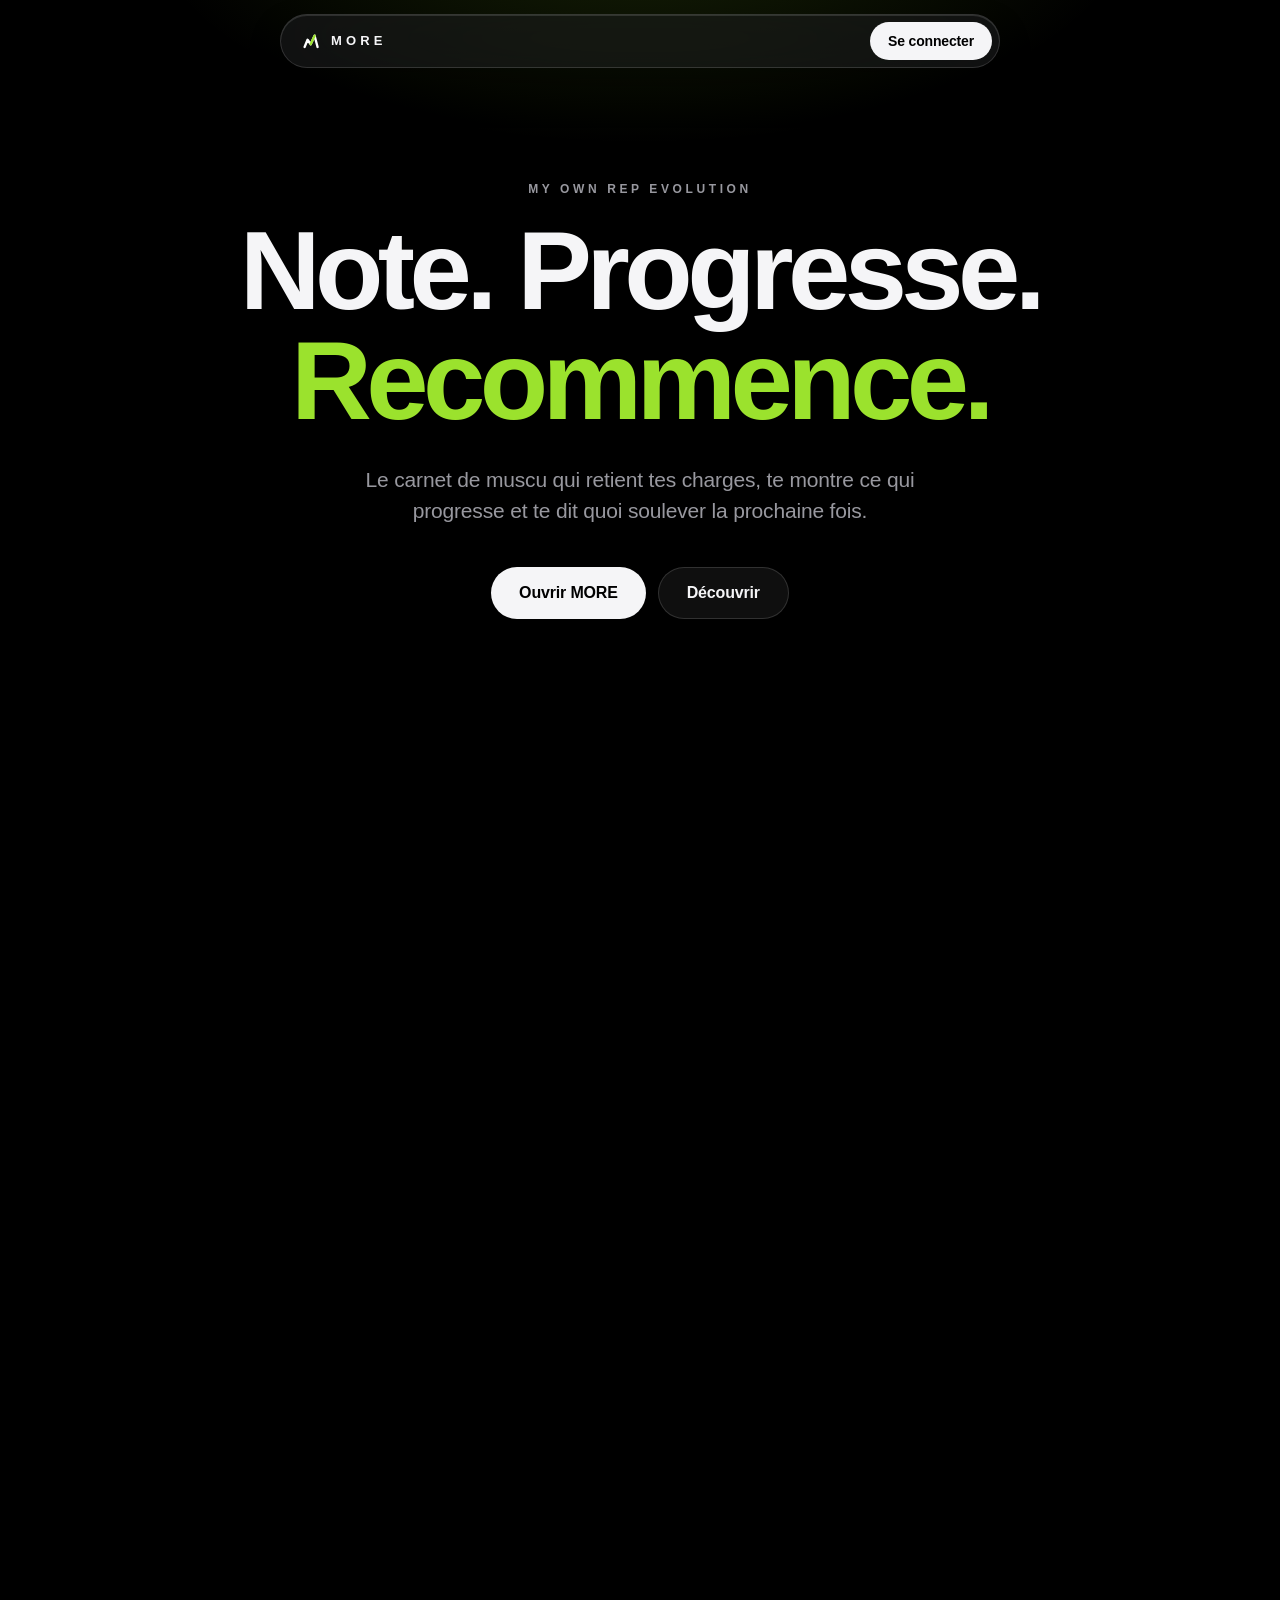
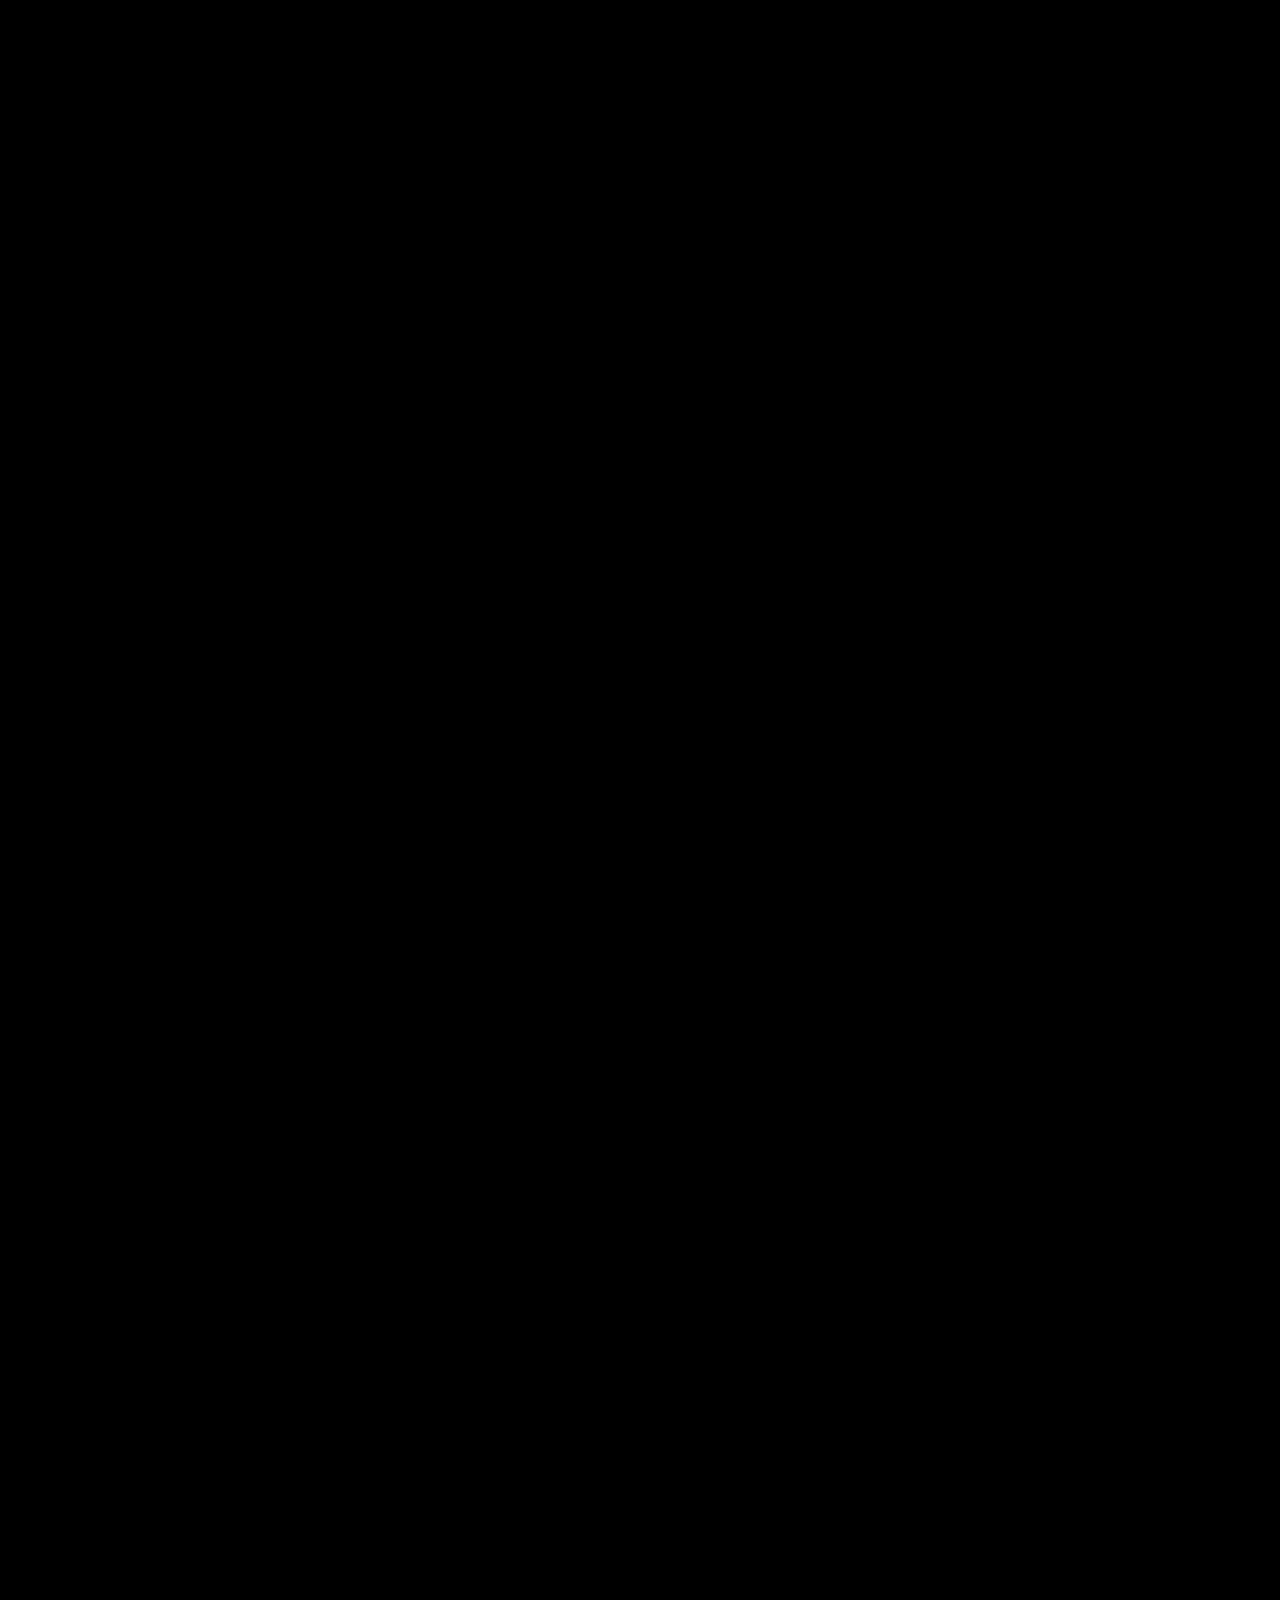
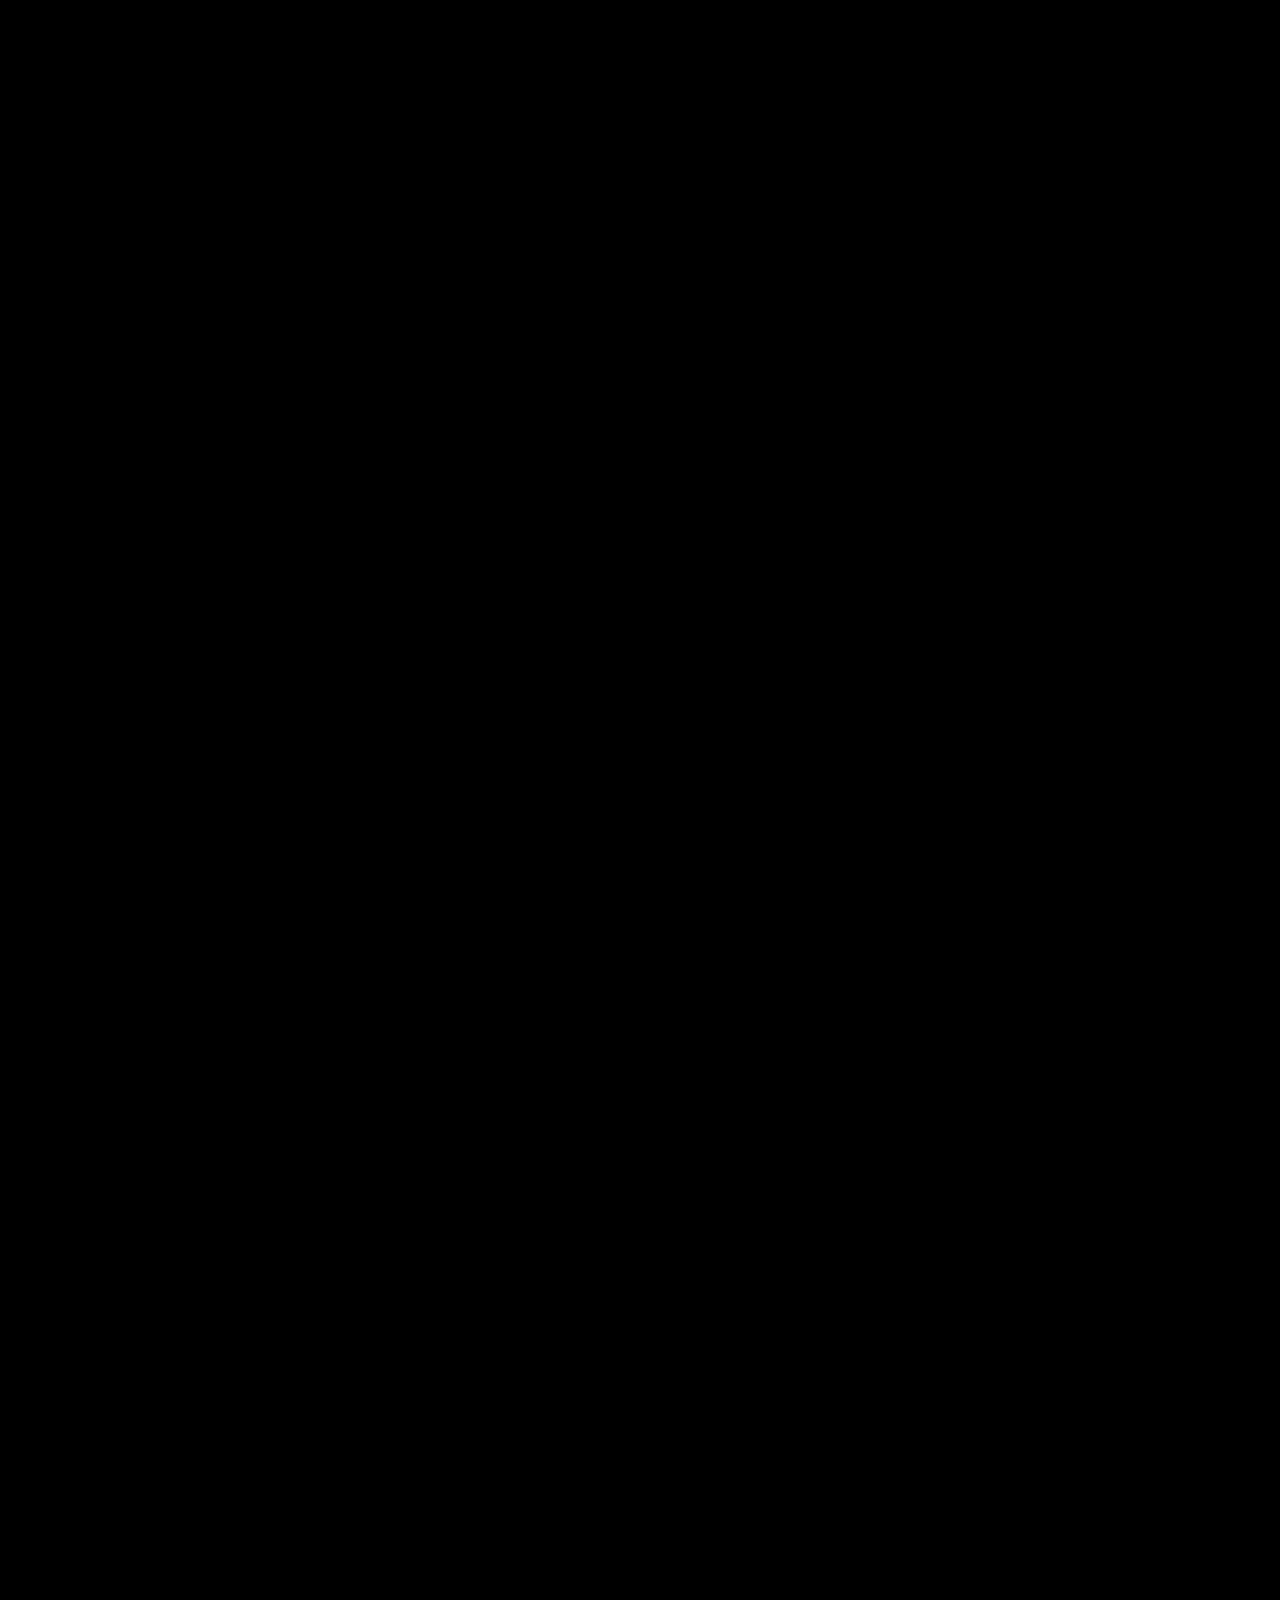
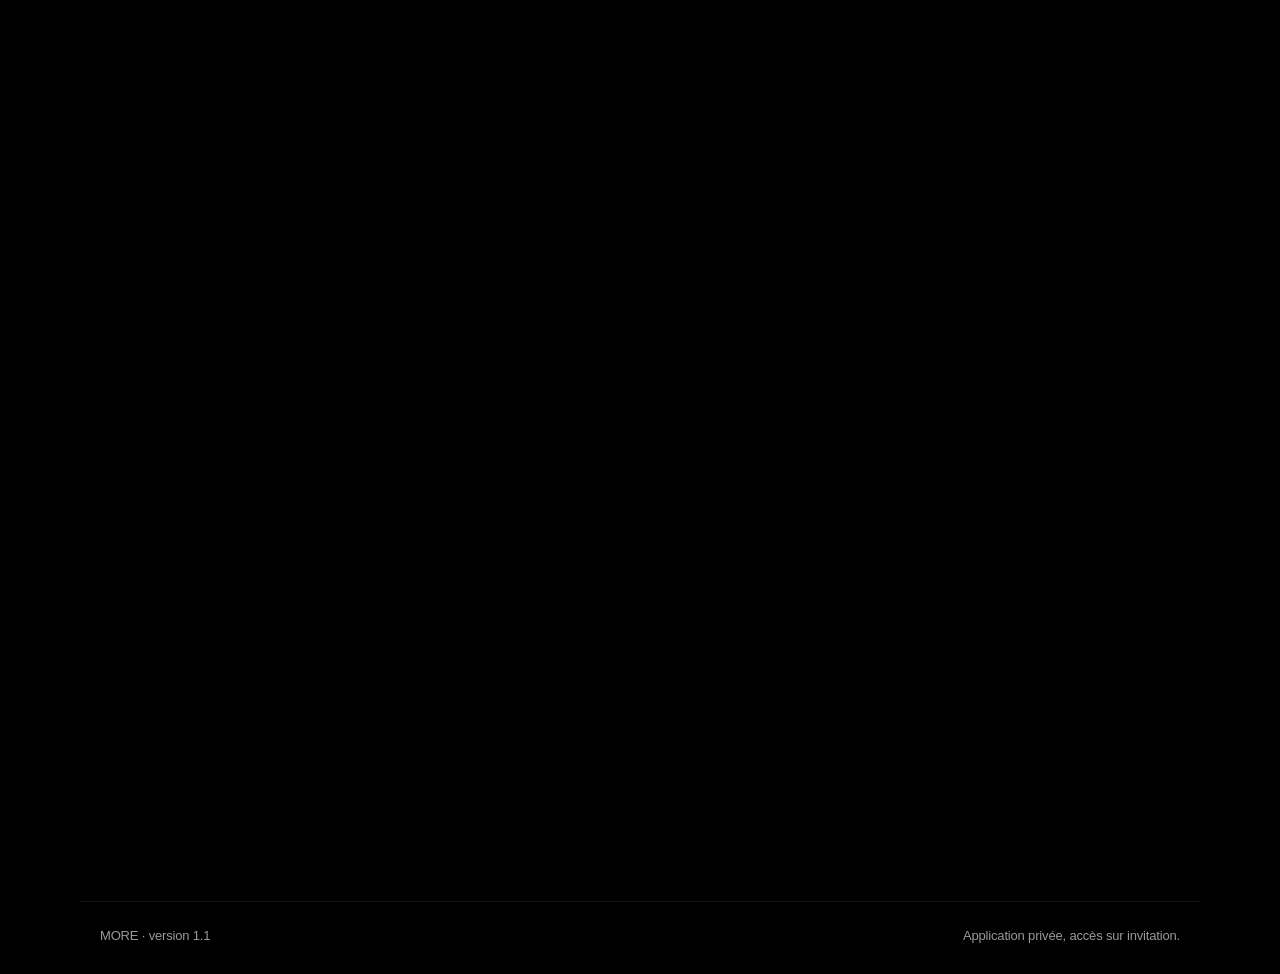
==== commit 34bead99: "style(landing): barre flottante en verre, hero centré et animations au défilement" ====
--- a/index.html
+++ b/index.html
@@ -15,19 +15,19 @@
 <link rel="manifest" href="manifest.webmanifest">
 <link rel="apple-touch-icon" href="assets/icon-180.png">
 <link rel="icon" type="image/png" href="assets/favicon-32.png">
-<script src="js/landing.js?v=9918025c7b"></script>
-<link rel="stylesheet" href="css/landing.css?v=afe1876619">
+<script src="js/landing.js?v=8affff5971"></script>
+<link rel="stylesheet" href="css/landing.css?v=c1654712ce">
 </head>
 <body>
 <div class="halo" aria-hidden="true"></div>
 
-<header class="bar">
+<header class="bar"><nav class="pill" aria-label="Navigation">
   <a class="brand" href="./" aria-label="MORE, accueil">
     <svg class="mark" viewBox="0 0 256 256" aria-hidden="true"><path d="M46 204 L84 112 L124 170 L174 60 L212 204"/><path class="g" d="M124 170 L174 60"/></svg>
     <span>MORE</span>
   </a>
   <a class="btn btn-sm" href="app.html">Se connecter</a>
-</header>
+</nav></header>
 
 <main>
   <section class="hero">
@@ -36,11 +36,11 @@
     <p class="lead">Le carnet de muscu qui retient tes charges, te montre ce qui progresse et te dit quoi soulever la prochaine fois.</p>
     <div class="cta">
       <a class="btn" href="app.html">Ouvrir MORE</a>
-      <a class="btn btn-ghost" href="#video">Voir la vidéo</a>
+      <a class="btn btn-ghost" href="#video">Découvrir</a>
     </div>
   </section>
 
-  <section class="video" id="video" aria-label="Vidéo de présentation">
+  <section class="video" id="video" data-reveal aria-label="Vidéo de présentation">
     <div class="frame wide">
       <video controls playsinline preload="none" poster="assets/video/poster-16x9.jpg" aria-label="Présentation de MORE, format paysage">
         <source src="assets/video/more-16x9.mp4" type="video/mp4">
@@ -54,32 +54,32 @@
   </section>
 
   <section class="features" aria-label="Fonctionnalités">
-    <article class="feat">
-      <img src="assets/video/ecran-saisie.jpg" alt="Écran de saisie d'une série : Leg press, 135 kg, 3 séries de 12" width="540" height="1035" loading="lazy">
+    <article class="feat" data-reveal>
+      <div class="shot"><img src="assets/video/ecran-saisie.webp" alt="Écran de saisie d'une série : Leg press, 135 kg, 3 séries de 12" width="600" height="1170" loading="lazy"></div>
       <div>
         <p class="kicker">Saisie</p>
         <h2>Note ta séance en quelques secondes.</h2>
         <p>Machine, haltères, tapis de sol ou de course. MORE se souvient de la dernière fois et pré-remplit tout.</p>
       </div>
     </article>
-    <article class="feat">
-      <img src="assets/video/ecran-progression.jpg" alt="Écran de progression : exercices en progrès et stables, avec leurs courbes" width="540" height="1035" loading="lazy">
+    <article class="feat" data-reveal>
+      <div class="shot"><img src="assets/video/ecran-progression.webp" alt="Écran de progression : exercices en progrès et stables, avec leurs courbes" width="600" height="1170" loading="lazy"></div>
       <div>
         <p class="kicker">Progression</p>
         <h2>Vois ce qui monte, ce qui stagne.</h2>
         <p>Chaque exercice a sa courbe. Les records sont repérés tout seuls, les exercices oubliés aussi.</p>
       </div>
     </article>
-    <article class="feat">
-      <img src="assets/video/ecran-suggestion.jpg" alt="Fiche Leg press : courbe de 100 à 135 kg et suggestion de 140 kg" width="540" height="1035" loading="lazy">
+    <article class="feat" data-reveal>
+      <div class="shot"><img src="assets/video/ecran-suggestion.webp" alt="Fiche Leg press : courbe de 100 à 135 kg et suggestion de 140 kg" width="600" height="1170" loading="lazy"></div>
       <div>
         <p class="kicker">Surcharge progressive</p>
         <h2>Sache quoi soulever la prochaine fois.</h2>
         <p>Tu as tenu toutes tes séries ? MORE te propose la charge suivante. Sinon, il te dit de consolider.</p>
       </div>
     </article>
-    <article class="feat">
-      <img src="assets/video/ecran-seance.jpg" alt="Séance guidée : exercices cochés et minuteur de repos" width="540" height="1035" loading="lazy">
+    <article class="feat" data-reveal>
+      <div class="shot"><img src="assets/video/ecran-seance.webp" alt="Séance guidée : exercices cochés et minuteur de repos" width="600" height="1170" loading="lazy"></div>
       <div>
         <p class="kicker">Séance guidée</p>
         <h2>Tes programmes, prêts à dérouler.</h2>
@@ -88,7 +88,7 @@
     </article>
   </section>
 
-  <section class="privacy">
+  <section class="privacy" data-reveal>
     <svg viewBox="0 0 24 24" aria-hidden="true"><rect x="5" y="11" width="14" height="10" rx="2.5"/><path d="M8 11V8a4 4 0 0 1 8 0v3"/></svg>
     <div>
       <h2>Tes données restent à toi.</h2>
@@ -96,7 +96,7 @@
     </div>
   </section>
 
-  <section class="end">
+  <section class="end" data-reveal>
     <svg class="mark big" viewBox="0 0 256 256" aria-hidden="true"><path d="M46 204 L84 112 L124 170 L174 60 L212 204"/><path class="g" d="M124 170 L174 60"/></svg>
     <p class="word">MORE</p>
     <p class="tag accent">Uplift yourself.</p>
--- a/css/landing.css
+++ b/css/landing.css
@@ -1,4 +1,5 @@
-/* MORE : page de présentation. Mêmes jetons que l'app : noir, blanc, un seul accent vert. */
+/* MORE : page de présentation. Mêmes jetons que l'app : noir, blanc, un seul accent vert.
+   Le verre liquide est réservé à la barre flottante ; le contenu est posé directement sur le noir. */
 :root{
   --ink:#000; --surface:#0d0d0e; --surface-2:#1c1c1e;
   --line:rgba(255,255,255,.08); --line-2:rgba(255,255,255,.14);
@@ -6,79 +7,98 @@
   --font:-apple-system,BlinkMacSystemFont,"SF Pro Text","Helvetica Neue",Helvetica,Arial,sans-serif;
   --display:-apple-system,BlinkMacSystemFont,"SF Pro Display","Helvetica Neue",Helvetica,Arial,sans-serif;
   --spring:cubic-bezier(.22,1.2,.36,1);
+  --out:cubic-bezier(.16,1,.3,1);
   color-scheme:dark;
 }
 *{box-sizing:border-box}
 html{scroll-behavior:smooth}
 body{margin:0;background:var(--ink);color:var(--text);font-family:var(--font);font-size:17px;line-height:1.5;letter-spacing:-.01em;-webkit-font-smoothing:antialiased;overflow-x:hidden}
 a{color:inherit;text-decoration:none}
-:focus-visible{outline:2px solid var(--text);outline-offset:3px;border-radius:8px}
-.halo{position:fixed;inset:0;pointer-events:none;z-index:0;background:radial-gradient(70% 40% at 20% -8%,rgba(155,226,45,.14),transparent 65%)}
+:focus-visible{outline:2px solid var(--text);outline-offset:3px;border-radius:999px}
+.halo{position:fixed;inset:0;pointer-events:none;z-index:0;background:radial-gradient(60% 40% at 50% -10%,rgba(155,226,45,.16),transparent 65%)}
 main,.bar,.foot{position:relative;z-index:1}
 
-/* barre flottante : seul élément en verre */
-.bar{position:sticky;top:0;z-index:10;display:flex;align-items:center;justify-content:space-between;max-width:1120px;margin:0 auto;
-  padding:calc(env(safe-area-inset-top) + 12px) max(20px,env(safe-area-inset-right)) 12px max(20px,env(safe-area-inset-left))}
-.bar::before{content:"";position:absolute;inset:0;z-index:-1;background:rgba(0,0,0,.55);-webkit-backdrop-filter:blur(24px) saturate(180%);backdrop-filter:blur(24px) saturate(180%);border-bottom:1px solid var(--line)}
-.brand{display:flex;align-items:center;gap:10px;font-weight:600;font-size:14px;letter-spacing:.32em}
-.mark{width:22px;height:22px;fill:none;stroke:#fff;stroke-width:30;stroke-linecap:round;stroke-linejoin:round}
+/* barre flottante en verre liquide, détachée du haut */
+.bar{position:fixed;left:0;right:0;top:calc(env(safe-area-inset-top) + 14px);z-index:10;display:flex;justify-content:center;padding:0 16px;pointer-events:none}
+.pill{pointer-events:auto;display:flex;align-items:center;justify-content:space-between;gap:24px;width:100%;max-width:720px;
+  padding:7px 7px 7px 20px;border-radius:999px;
+  background:rgba(30,30,32,.55);-webkit-backdrop-filter:blur(30px) saturate(180%);backdrop-filter:blur(30px) saturate(180%);
+  border:1px solid var(--line-2);box-shadow:inset 0 1px 0 rgba(255,255,255,.12),0 20px 50px -20px rgba(0,0,0,.8);
+  transition:transform .6s var(--spring),max-width .6s var(--spring)}
+.bar.scrolled .pill{max-width:560px}
+.brand{display:flex;align-items:center;gap:10px;font-weight:600;font-size:13px;letter-spacing:.32em}
+.mark{width:20px;height:20px;fill:none;stroke:#fff;stroke-width:30;stroke-linecap:round;stroke-linejoin:round}
 .mark .g{stroke:var(--accent)}
 .mark.big{width:84px;height:84px}
 
 /* boutons */
-.btn{display:inline-flex;align-items:center;justify-content:center;min-height:52px;padding:0 26px;border-radius:999px;background:var(--text);color:var(--ink);font-weight:600;font-size:16px;transition:transform .35s var(--spring),opacity .2s}
-.btn:active{transform:scale(.97)}
-.btn-sm{min-height:40px;padding:0 18px;font-size:14.5px}
-.btn-ghost{background:transparent;color:var(--text);border:1px solid var(--line-2)}
+.btn{display:inline-flex;align-items:center;justify-content:center;min-height:52px;padding:0 28px;border-radius:999px;background:var(--text);color:var(--ink);font-weight:600;font-size:16px;transition:transform .35s var(--spring),background-color .2s}
+.btn:active{transform:scale(.96)}
+.btn-sm{min-height:38px;padding:0 18px;font-size:14px}
+.btn-ghost{background:rgba(255,255,255,.06);color:var(--text);border:1px solid var(--line-2)}
 .accent{color:var(--accent)}
 
-/* hero */
+/* hero centré */
 main{max-width:1120px;margin:0 auto;padding:0 max(20px,env(safe-area-inset-left))}
-.hero{padding:88px 0 56px;max-width:820px}
+.hero{display:flex;flex-direction:column;align-items:center;text-align:center;padding:180px 0 72px}
 .kicker{margin:0 0 18px;font-size:12px;font-weight:600;letter-spacing:.3em;color:var(--muted);text-transform:uppercase}
-h1{margin:0;font-family:var(--display);font-size:clamp(46px,9vw,96px);line-height:1;font-weight:700;letter-spacing:-.045em}
-.lead{margin:28px 0 0;max-width:560px;font-size:clamp(18px,2.2vw,21px);color:var(--muted)}
-.cta{display:flex;flex-wrap:wrap;gap:12px;margin-top:36px}
+h1{margin:0;font-family:var(--display);font-size:clamp(48px,9.5vw,112px);line-height:.98;font-weight:700;letter-spacing:-.05em}
+.lead{margin:28px auto 0;max-width:600px;font-size:clamp(18px,2.2vw,21px);color:var(--muted)}
+.cta{display:flex;flex-wrap:wrap;justify-content:center;gap:12px;margin-top:40px}
 
-/* vidéo : paysage sur grand écran, vertical sur téléphone */
-.video{padding:8px 0 40px}
-.frame{border-radius:28px;overflow:hidden;background:var(--surface);border:1px solid var(--line-2);box-shadow:0 40px 100px -40px rgba(155,226,45,.35)}
-.frame video{display:block;width:100%;height:auto;background:#000}
+/* vidéo : grandit en arrivant à l'écran (piloté par landing.js) */
+.video{padding:8px 0 80px}
+.frame{border-radius:32px;overflow:hidden;background:#000;box-shadow:0 60px 140px -50px rgba(155,226,45,.4),0 0 0 1px var(--line);
+  transform:scale(var(--vs,1));transform-origin:50% 0;will-change:transform}
+.frame video{display:block;width:100%;height:100%;background:#000}
 .frame.wide{aspect-ratio:16/9}
 .frame.tall{display:none;aspect-ratio:9/16;max-width:420px;margin:0 auto}
 @media (max-width:700px) and (orientation:portrait){ .frame.wide{display:none} .frame.tall{display:block} }
 
-/* fonctionnalités */
-.features{display:grid;gap:20px;padding:56px 0}
-.feat{display:grid;grid-template-columns:minmax(0,300px) 1fr;gap:48px;align-items:center;padding:36px;border-radius:28px;background:var(--surface);border:1px solid var(--line)}
-.feat:nth-child(even){grid-template-columns:1fr minmax(0,300px)}
-.feat:nth-child(even) img{order:2}
-.feat img{width:100%;height:auto;border-radius:22px;display:block}
-.feat h2{margin:0;font-family:var(--display);font-size:clamp(26px,3.4vw,38px);line-height:1.08;font-weight:700;letter-spacing:-.03em}
-.feat p:not(.kicker){margin:16px 0 0;color:var(--muted);max-width:460px}
+/* fonctionnalités : pas de cadres, le téléphone flotte sur le noir */
+.features{display:grid;gap:clamp(40px,8vw,120px);padding:40px 0 80px}
+.feat{display:grid;grid-template-columns:minmax(0,360px) minmax(0,440px);justify-content:center;gap:clamp(40px,8vw,120px);align-items:center}
+.feat:nth-child(even) .shot{order:2}
+.shot{position:relative}
+.shot::before{content:"";position:absolute;inset:18% 8% 8%;border-radius:50%;background:radial-gradient(closest-side,rgba(155,226,45,.22),transparent);filter:blur(30px);z-index:-1}
+.feat img{width:100%;height:auto;display:block;transform:translateY(var(--py,0px))}
+.feat h2{margin:0;font-family:var(--display);font-size:clamp(30px,3.8vw,46px);line-height:1.05;font-weight:700;letter-spacing:-.035em}
+.feat p:not(.kicker){margin:18px 0 0;color:var(--muted);font-size:18px}
 @media (max-width:760px){
-  .feat,.feat:nth-child(even){grid-template-columns:1fr;gap:28px;padding:24px}
-  .feat:nth-child(even) img{order:0}
-  .feat img{max-width:280px;margin:0 auto}
+  .feat{grid-template-columns:1fr;gap:20px;text-align:center}
+  .feat:nth-child(even) .shot{order:0}
+  .feat img{max-width:270px;margin:0 auto}
 }
 
-/* confidentialité */
-.privacy{display:flex;gap:22px;align-items:flex-start;padding:36px;border-radius:28px;border:1px solid var(--line);margin:8px 0 40px}
-.privacy svg{flex:none;width:30px;height:30px;fill:none;stroke:var(--accent);stroke-width:1.8;stroke-linecap:round;stroke-linejoin:round;margin-top:4px}
-.privacy h2{margin:0;font-size:22px;letter-spacing:-.02em}
-.privacy p{margin:8px 0 0;color:var(--muted);max-width:620px}
+/* confidentialité : simple ligne centrée */
+.privacy{display:flex;flex-direction:column;align-items:center;text-align:center;padding:40px 0 20px}
+.privacy svg{width:34px;height:34px;fill:none;stroke:var(--accent);stroke-width:1.8;stroke-linecap:round;stroke-linejoin:round;margin-bottom:18px}
+.privacy h2{margin:0;font-family:var(--display);font-size:clamp(28px,3.4vw,40px);letter-spacing:-.03em}
+.privacy p{margin:14px auto 0;color:var(--muted);max-width:560px;font-size:18px}
 
 /* fin */
-.end{display:flex;flex-direction:column;align-items:center;text-align:center;padding:72px 0 96px}
+.end{display:flex;flex-direction:column;align-items:center;text-align:center;padding:110px 0 120px}
 .word{margin:30px 0 0;font-size:34px;font-weight:600;letter-spacing:.42em;margin-right:-.42em}
 .tag{margin:14px 0 34px;font-size:22px;font-style:italic;font-weight:300}
 .foot{display:flex;flex-wrap:wrap;justify-content:space-between;gap:8px;max-width:1120px;margin:0 auto;
   padding:24px max(20px,env(safe-area-inset-right)) calc(env(safe-area-inset-bottom) + 28px) max(20px,env(safe-area-inset-left));
   border-top:1px solid var(--line);font-size:13px;color:var(--muted)}
 
-/* apparition douce au chargement */
-@keyframes rise{from{opacity:0;transform:translateY(24px);filter:blur(8px)}to{opacity:1;transform:none;filter:none}}
-.hero>*{animation:rise .8s cubic-bezier(.16,1,.3,1) both}
-.hero>:nth-child(2){animation-delay:.08s}.hero>:nth-child(3){animation-delay:.16s}.hero>:nth-child(4){animation-delay:.24s}
-.video{animation:rise 1s .3s cubic-bezier(.16,1,.3,1) both}
-@media (prefers-reduced-motion:reduce){ *{animation:none!important;transition:none!important} html{scroll-behavior:auto} }
+/* animations à la Apple : apparition au chargement, puis au défilement */
+@keyframes rise{from{opacity:0;transform:translateY(28px);filter:blur(10px)}to{opacity:1;transform:none;filter:none}}
+.hero>*{animation:rise 1s var(--out) both}
+.hero>:nth-child(2){animation-delay:.1s}.hero>:nth-child(3){animation-delay:.2s}.hero>:nth-child(4){animation-delay:.3s}
+.bar .pill{animation:rise .9s .1s var(--out) both}
+.js [data-reveal]{opacity:0;transform:translateY(60px);filter:blur(12px);transition:opacity 1.1s var(--out),transform 1.1s var(--out),filter 1.1s var(--out)}
+.js [data-reveal].in{opacity:1;transform:none;filter:none}
+.js .feat .shot{opacity:0;transform:scale(.88) translateY(40px);transition:opacity 1.2s var(--out),transform 1.2s var(--out)}
+.js .feat.in .shot{opacity:1;transform:none}
+.js .feat>div:last-child>*{opacity:0;transform:translateY(24px);transition:opacity .9s var(--out),transform .9s var(--out)}
+.js .feat.in>div:last-child>*{opacity:1;transform:none}
+.js .feat.in>div:last-child>:nth-child(2){transition-delay:.12s}
+.js .feat.in>div:last-child>:nth-child(3){transition-delay:.24s}
+@media (prefers-reduced-motion:reduce){
+  *{animation:none!important;transition:none!important} html{scroll-behavior:auto}
+  .js [data-reveal],.js .feat .shot,.js .feat>div:last-child>*{opacity:1;transform:none;filter:none}
+  .frame{transform:none}
+}
